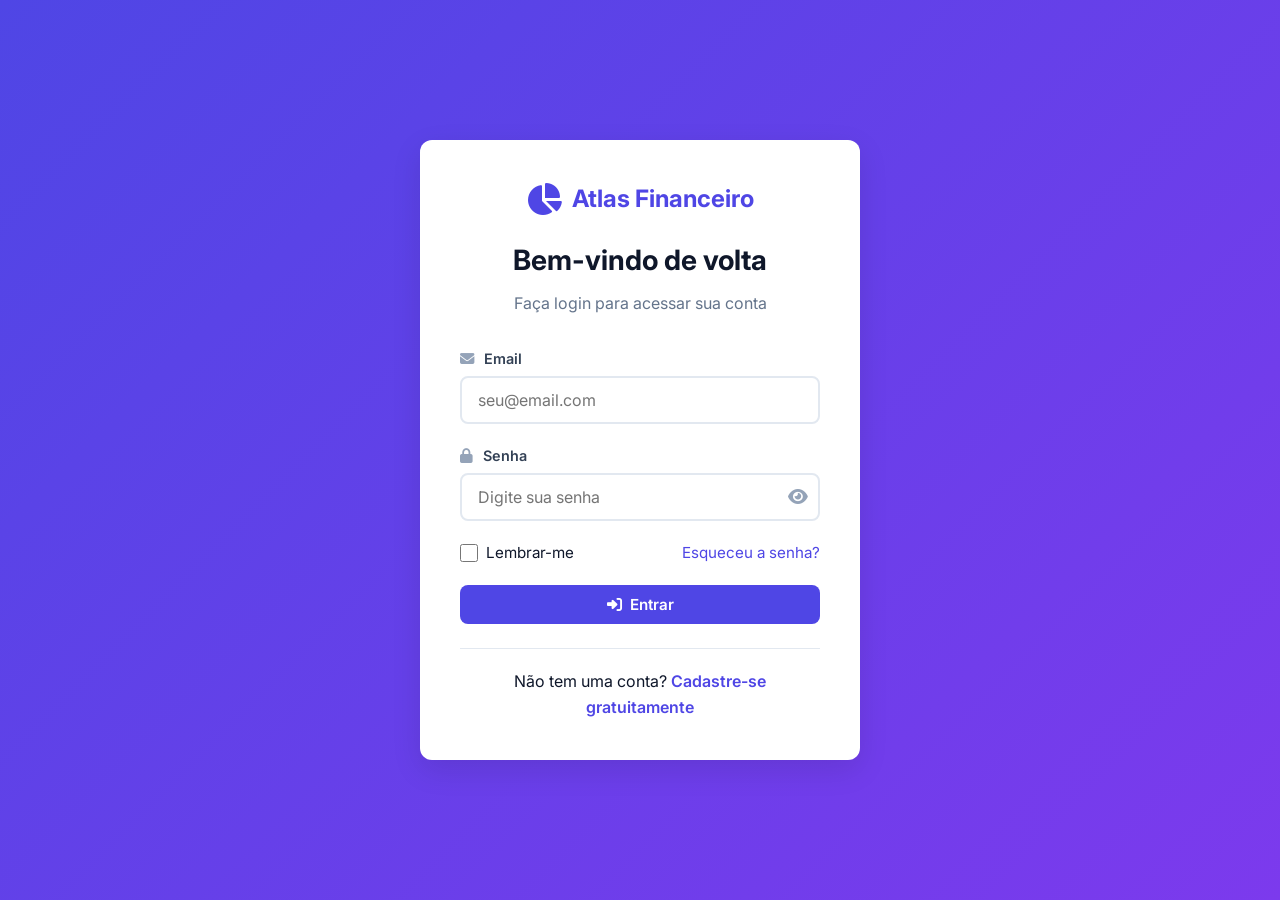
==== frontend/dashboard.html @ 4060f393 "Remove venv, adiciona .gitignore e gera requirements.txt" ====
<!DOCTYPE html>
<html lang="pt-BR">
<head>
    <meta charset="UTF-8">
    <meta name="viewport" content="width=device-width, initial-scale=1.0">
    <title>Dashboard - Atlas Financeiro</title>
    <link rel="stylesheet" href="css/style.css">
    <link href="https://fonts.googleapis.com/css2?family=Inter:wght@300;400;500;600;700;800&display=swap" rel="stylesheet">
    <link rel="stylesheet" href="https://cdnjs.cloudflare.com/ajax/libs/font-awesome/6.4.0/css/all.min.css">
</head>
<body>
    <nav class="navbar">
        <div class="container">
            <div class="nav-brand">
                <i class="fas fa-chart-pie"></i>
                <span>Atlas Financeiro</span>
            </div>
            <div class="nav-links">
                <a href="dashboard.html" class="active">Dashboard</a>
                <a href="lancamentos.html">Lançamentos</a>
                <a href="faturas.html">Faturas</a>
                <a href="energia.html">Energia</a>
                <a href="grupos.html">Grupos</a>
                <a href="contabilidade.html">Contabilidade</a>
                <a href="#" onclick="logout(event)" class="btn btn-danger">Sair</a>
            </div>
            <button class="mobile-menu-btn" onclick="toggleMobileMenu()">
                <i class="fas fa-bars"></i>
            </button>
        </div>
    </nav>

    <div class="container main-content">
        <div class="page-header">
            <div>
                <h1>Dashboard</h1>
                <p class="text-muted">Visão geral da sua saúde financeira</p>
            </div>
            <div class="user-info">
                <span id="userName">Carregando...</span>
                <i class="fas fa-user-circle"></i>
            </div>
        </div>

        <!-- Cards de Resumo -->
        <div class="dashboard-cards">
            <div class="card dashboard-card">
                <div class="card-icon"><i class="fas fa-wallet"></i></div>
                <div class="card-content">
                    <span class="card-label">Saldo Total</span>
                    <span class="card-value" id="saldoTotal">R$ 0,00</span>
                </div>
            </div>
            <div class="card dashboard-card success">
                <div class="card-icon"><i class="fas fa-arrow-up"></i></div>
                <div class="card-content">
                    <span class="card-label">Receitas</span>
                    <span class="card-value" id="totalReceitas">R$ 0,00</span>
                </div>
            </div>
            <div class="card dashboard-card danger">
                <div class="card-icon"><i class="fas fa-arrow-down"></i></div>
                <div class="card-content">
                    <span class="card-label">Despesas</span>
                    <span class="card-value" id="totalDespesas">R$ 0,00</span>
                </div>
            </div>
            <div class="card dashboard-card info">
                <div class="card-icon"><i class="fas fa-file-invoice"></i></div>
                <div class="card-content">
                    <span class="card-label">Faturas Pendentes</span>
                    <span class="card-value" id="faturasPendentes">0</span>
                </div>
            </div>
        </div>

        <!-- Gráficos e Mais -->
        <div class="dashboard-grid">
            <div class="card">
                <div class="card-header">
                    <h3>Últimos Lançamentos</h3>
                    <a href="lancamentos.html" class="btn btn-sm btn-outline">Ver todos</a>
                </div>
                <div class="card-body">
                    <div id="ultimosLancamentos" class="lancamentos-list">
                        <p class="text-muted">Carregando...</p>
                    </div>
                </div>
            </div>

            <div class="card">
                <div class="card-header">
                    <h3>Resumo do Período</h3>
                </div>
                <div class="card-body">
                    <div class="period-summary">
                        <div class="summary-item">
                            <span class="label">Este Mês</span>
                            <div class="summary-values">
                                <span class="value success" id="receitasMes">R$ 0,00</span>
                                <span class="value danger" id="despesasMes">R$ 0,00</span>
                            </div>
                        </div>
                        <div class="summary-item">
                            <span class="label">Últimos 30 Dias</span>
                            <div class="summary-values">
                                <span class="value success" id="receitas30d">R$ 0,00</span>
                                <span class="value danger" id="despesas30d">R$ 0,00</span>
                            </div>
                        </div>
                        <div class="summary-item">
                            <span class="label">Últimos 90 Dias</span>
                            <div class="summary-values">
                                <span class="value success" id="receitas90d">R$ 0,00</span>
                                <span class="value danger" id="despesas90d">R$ 0,00</span>
                            </div>
                        </div>
                    </div>
                </div>
            </div>
        </div>
    </div>

    <script src="js/api.js"></script>
    <script src="js/auth.js"></script>
    <script src="js/dashboard.js"></script>
    <script src="js/utils.js"></script>
</body>
</html>
---- frontend/css/style.css ----
/* Reset e Base */
* {
    margin: 0;
    padding: 0;
    box-sizing: border-box;
}

:root {
    --primary: #4f46e5;
    --primary-dark: #4338ca;
    --primary-light: #818cf8;
    --secondary: #7c3aed;
    --success: #22c55e;
    --danger: #ef4444;
    --warning: #f59e0b;
    --info: #3b82f6;
    --gray-50: #f8fafc;
    --gray-100: #f1f5f9;
    --gray-200: #e2e8f0;
    --gray-300: #cbd5e1;
    --gray-400: #94a3b8;
    --gray-500: #64748b;
    --gray-600: #475569;
    --gray-700: #334155;
    --gray-800: #1e293b;
    --gray-900: #0f172a;
    --shadow: 0 1px 3px rgba(0,0,0,0.1);
    --shadow-lg: 0 10px 30px rgba(0,0,0,0.1);
    --radius: 12px;
    --transition: all 0.3s ease;
}

body {
    font-family: 'Inter', -apple-system, BlinkMacSystemFont, sans-serif;
    background: var(--gray-50);
    color: var(--gray-900);
    line-height: 1.6;
}

.container {
    max-width: 1200px;
    margin: 0 auto;
    padding: 0 20px;
}

/* Navbar */
.navbar {
    background: white;
    box-shadow: var(--shadow);
    position: sticky;
    top: 0;
    z-index: 1000;
    border-bottom: 1px solid var(--gray-200);
}

.navbar .container {
    display: flex;
    justify-content: space-between;
    align-items: center;
    padding: 12px 20px;
}

.nav-brand {
    display: flex;
    align-items: center;
    gap: 10px;
    font-size: 1.25rem;
    font-weight: 700;
    color: var(--primary);
}

.nav-brand i {
    font-size: 1.5rem;
}

.nav-links {
    display: flex;
    align-items: center;
    gap: 8px;
}

.nav-links a {
    text-decoration: none;
    color: var(--gray-700);
    padding: 8px 16px;
    border-radius: 8px;
    font-weight: 500;
    transition: var(--transition);
    font-size: 0.9rem;
}

.nav-links a:hover {
    background: var(--gray-100);
    color: var(--primary);
}

.nav-links a.active {
    background: var(--primary);
    color: white;
}

.mobile-menu-btn {
    display: none;
    background: none;
    border: none;
    font-size: 1.5rem;
    color: var(--gray-700);
    cursor: pointer;
}

/* Buttons */
.btn {
    display: inline-flex;
    align-items: center;
    gap: 8px;
    padding: 10px 20px;
    border: none;
    border-radius: 8px;
    font-weight: 600;
    font-size: 0.95rem;
    cursor: pointer;
    transition: var(--transition);
    text-decoration: none;
    font-family: inherit;
}

.btn-primary {
    background: var(--primary);
    color: white;
}

.btn-primary:hover {
    background: var(--primary-dark);
    transform: translateY(-2px);
    box-shadow: var(--shadow-lg);
}

.btn-outline {
    background: transparent;
    color: var(--primary);
    border: 2px solid var(--primary);
}

.btn-outline:hover {
    background: var(--primary);
    color: white;
}

.btn-success {
    background: var(--success);
    color: white;
}

.btn-success:hover {
    background: #16a34a;
}

.btn-danger {
    background: var(--danger);
    color: white;
}

.btn-danger:hover {
    background: #dc2626;
}

.btn-block {
    width: 100%;
    justify-content: center;
}

.btn-lg {
    padding: 14px 32px;
    font-size: 1.05rem;
}

.btn-sm {
    padding: 6px 14px;
    font-size: 0.85rem;
}

/* Hero Section */
.hero {
    padding: 80px 0;
    background: linear-gradient(135deg, var(--primary) 0%, var(--secondary) 100%);
    color: white;
    min-height: 500px;
    display: flex;
    align-items: center;
}

.hero .container {
    display: grid;
    grid-template-columns: 1fr 1fr;
    gap: 60px;
    align-items: center;
}

.hero-content h1 {
    font-size: 3rem;
    font-weight: 800;
    margin-bottom: 20px;
    line-height: 1.2;
}

.hero-content h1 span {
    color: #fcd34d;
}

.hero-content p {
    font-size: 1.2rem;
    opacity: 0.9;
    margin-bottom: 30px;
    line-height: 1.8;
}

.hero-buttons {
    display: flex;
    gap: 16px;
    flex-wrap: wrap;
}

.hero-buttons .btn-outline {
    border-color: white;
    color: white;
}

.hero-buttons .btn-outline:hover {
    background: white;
    color: var(--primary);
}

.hero-image img {
    width: 100%;
    max-width: 400px;
    border-radius: var(--radius);
}

/* Features */
.features {
    padding: 80px 0;
    background: white;
}

.section-title {
    text-align: center;
    font-size: 2.5rem;
    font-weight: 700;
    margin-bottom: 50px;
}

.section-title span {
    color: var(--primary);
}

.features-grid {
    display: grid;
    grid-template-columns: repeat(auto-fit, minmax(280px, 1fr));
    gap: 30px;
}

.feature-card {
    background: var(--gray-50);
    padding: 30px;
    border-radius: var(--radius);
    text-align: center;
    transition: var(--transition);
    border: 1px solid var(--gray-200);
}

.feature-card:hover {
    transform: translateY(-5px);
    box-shadow: var(--shadow-lg);
    border-color: var(--primary-light);
}

.feature-icon {
    width: 70px;
    height: 70px;
    background: var(--primary);
    color: white;
    border-radius: 50%;
    display: flex;
    align-items: center;
    justify-content: center;
    margin: 0 auto 20px;
    font-size: 2rem;
}

.feature-card h3 {
    margin-bottom: 12px;
    color: var(--gray-800);
}

.feature-card p {
    color: var(--gray-600);
    line-height: 1.7;
}

/* CTA Section */
.cta {
    padding: 80px 0;
    background: linear-gradient(135deg, var(--gray-900) 0%, var(--gray-800) 100%);
    color: white;
    text-align: center;
}

.cta-content h2 {
    font-size: 2.5rem;
    margin-bottom: 16px;
}

.cta-content p {
    font-size: 1.2rem;
    opacity: 0.8;
    margin-bottom: 30px;
    max-width: 600px;
    margin-left: auto;
    margin-right: auto;
}

/* Auth Pages */
.auth-page {
    display: flex;
    align-items: center;
    justify-content: center;
    min-height: 100vh;
    background: linear-gradient(135deg, var(--primary) 0%, var(--secondary) 100%);
    padding: 20px;
}

.auth-container {
    width: 100%;
    max-width: 440px;
}

.auth-box {
    background: white;
    border-radius: var(--radius);
    padding: 40px;
    box-shadow: var(--shadow-lg);
}

.auth-header {
    text-align: center;
    margin-bottom: 30px;
}

.auth-logo {
    display: inline-flex;
    align-items: center;
    gap: 10px;
    font-size: 1.5rem;
    font-weight: 700;
    color: var(--primary);
    margin-bottom: 20px;
}

.auth-logo i {
    font-size: 2rem;
}

.auth-header h2 {
    font-size: 1.75rem;
    margin-bottom: 8px;
}

.auth-header p {
    color: var(--gray-500);
}

/* Forms */
.form-group {
    margin-bottom: 20px;
}

.form-group label {
    display: block;
    font-weight: 600;
    margin-bottom: 6px;
    color: var(--gray-700);
    font-size: 0.9rem;
}

.form-group label i {
    margin-right: 6px;
    color: var(--gray-400);
}

.form-group input,
.form-group select,
.form-group textarea {
    width: 100%;
    padding: 12px 16px;
    border: 2px solid var(--gray-200);
    border-radius: 8px;
    font-size: 1rem;
    transition: var(--transition);
    font-family: inherit;
    background: white;
}

.form-group input:focus,
.form-group select:focus,
.form-group textarea:focus {
    outline: none;
    border-color: var(--primary);
    box-shadow: 0 0 0 3px rgba(79, 70, 229, 0.1);
}

.form-group textarea {
    resize: vertical;
    min-height: 60px;
}

.password-input {
    position: relative;
}

.password-input input {
    padding-right: 50px;
}

.toggle-password {
    position: absolute;
    right: 12px;
    top: 50%;
    transform: translateY(-50%);
    background: none;
    border: none;
    cursor: pointer;
    color: var(--gray-400);
    font-size: 1.1rem;
}

.toggle-password:hover {
    color: var(--gray-600);
}

.form-row {
    display: grid;
    grid-template-columns: 1fr 1fr;
    gap: 16px;
}

.form-options {
    display: flex;
    justify-content: space-between;
    align-items: center;
    margin-bottom: 20px;
    font-size: 0.95rem;
}

.checkbox-label {
    display: flex;
    align-items: center;
    gap: 8px;
    cursor: pointer;
}

.checkbox-label input[type="checkbox"] {
    width: 18px;
    height: 18px;
    cursor: pointer;
}

.forgot-password {
    color: var(--primary);
    text-decoration: none;
}

.forgot-password:hover {
    text-decoration: underline;
}

.auth-footer {
    text-align: center;
    margin-top: 24px;
    padding-top: 20px;
    border-top: 1px solid var(--gray-200);
}

.auth-footer a {
    color: var(--primary);
    text-decoration: none;
    font-weight: 600;
}

.auth-footer a:hover {
    text-decoration: underline;
}

/* Error & Success Messages */
.error-message {
    background: #fef2f2;
    color: var(--danger);
    padding: 12px 16px;
    border-radius: 8px;
    border: 1px solid #fecaca;
    margin-bottom: 16px;
}

.success-message {
    background: #f0fdf4;
    color: var(--success);
    padding: 12px 16px;
    border-radius: 8px;
    border: 1px solid #bbf7d0;
    margin-bottom: 16px;
}

/* Dashboard */
.main-content {
    padding: 30px 20px 60px;
}

.page-header {
    display: flex;
    justify-content: space-between;
    align-items: flex-start;
    margin-bottom: 30px;
}

.page-header h1 {
    font-size: 2rem;
    font-weight: 700;
}

.page-header h1 i {
    color: var(--primary);
    margin-right: 10px;
}

.text-muted {
    color: var(--gray-500);
}

.user-info {
    display: flex;
    align-items: center;
    gap: 12px;
    background: white;
    padding: 8px 16px 8px 20px;
    border-radius: 50px;
    border: 1px solid var(--gray-200);
}

.user-info i {
    font-size: 1.5rem;
    color: var(--primary);
}

/* Dashboard Cards */
.dashboard-cards {
    display: grid;
    grid-template-columns: repeat(auto-fit, minmax(220px, 1fr));
    gap: 20px;
    margin-bottom: 30px;
}

.dashboard-card {
    display: flex;
    align-items: center;
    gap: 20px;
    padding: 24px;
}

.dashboard-card .card-icon {
    width: 50px;
    height: 50px;
    border-radius: 12px;
    display: flex;
    align-items: center;
    justify-content: center;
    font-size: 1.5rem;
    flex-shrink: 0;
}

.dashboard-card .card-icon i {
    color: white;
}

.dashboard-card.success .card-icon {
    background: var(--success);
}

.dashboard-card.danger .card-icon {
    background: var(--danger);
}

.dashboard-card.info .card-icon {
    background: var(--info);
}

.dashboard-card .card-content {
    flex: 1;
}

.dashboard-card .card-label {
    display: block;
    font-size: 0.85rem;
    color: var(--gray-500);
    font-weight: 500;
}

.dashboard-card .card-value {
    font-size: 1.5rem;
    font-weight: 700;
}

/* Dashboard Grid */
.dashboard-grid {
    display: grid;
    grid-template-columns: 2fr 1fr;
    gap: 24px;
}

/* Cards */
.card {
    background: white;
    border-radius: var(--radius);
    border: 1px solid var(--gray-200);
    overflow: hidden;
}

.card-header {
    padding: 20px 24px;
    border-bottom: 1px solid var(--gray-200);
    display: flex;
    justify-content: space-between;
    align-items: center;
}

.card-header h3 {
    font-size: 1.1rem;
    font-weight: 600;
}

.card-body {
    padding: 24px;
}

.dashboard-card .card-icon {
    background: var(--primary);
}

/* Tables */
.table-responsive {
    overflow-x: auto;
}

.table {
    width: 100%;
    border-collapse: collapse;
}

.table th {
    text-align: left;
    padding: 12px 16px;
    background: var(--gray-50);
    font-weight: 600;
    font-size: 0.85rem;
    color: var(--gray-600);
    border-bottom: 2px solid var(--gray-200);
}

.table td {
    padding: 12px 16px;
    border-bottom: 1px solid var(--gray-100);
}

.table tr:hover {
    background: var(--gray-50);
}

.table .text-center {
    text-align: center;
}

/* Lancamentos List */
.lancamentos-list {
    display: flex;
    flex-direction: column;
    gap: 12px;
}

.lancamento-item {
    display: flex;
    justify-content: space-between;
    align-items: center;
    padding: 12px 16px;
    background: var(--gray-50);
    border-radius: 8px;
    border-left: 4px solid var(--primary);
}

.lancamento-item.success {
    border-left-color: var(--success);
}

.lancamento-item.danger {
    border-left-color: var(--danger);
}

.lancamento-info {
    display: flex;
    flex-direction: column;
}

.lancamento-info .descricao {
    font-weight: 600;
}

.lancamento-info .categoria {
    font-size: 0.85rem;
    color: var(--gray-500);
}

.lancamento-valor {
    font-weight: 700;
}

.lancamento-valor.receita {
    color: var(--success);
}

.lancamento-valor.despesa {
    color: var(--danger);
}

/* Filters Bar */
.filters-bar {
    display: flex;
    justify-content: space-between;
    align-items: center;
    gap: 16px;
    padding: 16px;
    background: white;
    border-radius: var(--radius);
    border: 1px solid var(--gray-200);
    margin-bottom: 24px;
    flex-wrap: wrap;
}

.filters-group {
    display: flex;
    gap: 12px;
    flex-wrap: wrap;
    flex: 1;
}

.filters-group select,
.filters-group input {
    padding: 8px 14px;
    border: 2px solid var(--gray-200);
    border-radius: 8px;
    font-size: 0.9rem;
    background: white;
    min-width: 140px;
}

.filters-group select:focus,
.filters-group input:focus {
    outline: none;
    border-color: var(--primary);
}

/* Modals */
.modal {
    display: none;
    position: fixed;
    top: 0;
    left: 0;
    width: 100%;
    height: 100%;
    background: rgba(0,0,0,0.5);
    z-index: 2000;
    justify-content: center;
    align-items: center;
    animation: fadeIn 0.3s ease;
}

.modal.active {
    display: flex;
}

.modal-content {
    background: white;
    border-radius: var(--radius);
    max-width: 500px;
    width: 95%;
    max-height: 90vh;
    overflow-y: auto;
    animation: slideUp 0.3s ease;
}

.modal-header {
    padding: 20px 24px;
    border-bottom: 1px solid var(--gray-200);
    display: flex;
    justify-content: space-between;
    align-items: center;
    position: sticky;
    top: 0;
    background: white;
    z-index: 1;
}

.modal-header h3 {
    font-size: 1.2rem;
}

.modal-close {
    background: none;
    border: none;
    font-size: 1.5rem;
    cursor: pointer;
    color: var(--gray-400);
    padding: 4px 8px;
    border-radius: 4px;
    transition: var(--transition);
}

.modal-close:hover {
    background: var(--gray-100);
    color: var(--gray-700);
}

.modal-content form {
    padding: 24px;
}

.form-actions {
    display: flex;
    gap: 12px;
    justify-content: flex-end;
    margin-top: 24px;
    padding-top: 16px;
    border-top: 1px solid var(--gray-200);
}

/* Animations */
@keyframes fadeIn {
    from { opacity: 0; }
    to { opacity: 1; }
}

@keyframes slideUp {
    from {
        opacity: 0;
        transform: translateY(30px);
    }
    to {
        opacity: 1;
        transform: translateY(0);
    }
}

/* Pagination */
.pagination {
    display: flex;
    justify-content: center;
    gap: 8px;
    padding: 20px 0 0;
}

.pagination button {
    padding: 8px 16px;
    border: 1px solid var(--gray-200);
    border-radius: 6px;
    background: white;
    cursor: pointer;
    transition: var(--transition);
}

.pagination button:hover {
    background: var(--gray-50);
}

.pagination button.active {
    background: var(--primary);
    color: white;
    border-color: var(--primary);
}

/* Period Summary */
.period-summary {
    display: flex;
    flex-direction: column;
    gap: 16px;
}

.summary-item {
    padding: 12px 16px;
    background: var(--gray-50);
    border-radius: 8px;
}

.summary-item .label {
    display: block;
    font-size: 0.85rem;
    color: var(--gray-500);
    font-weight: 500;
    margin-bottom: 6px;
}

.summary-values {
    display: flex;
    gap: 24px;
}

.summary-values .value {
    font-weight: 700;
}

.summary-values .value.success {
    color: var(--success);
}

.summary-values .value.danger {
    color: var(--danger);
}

/* Balanço */
.balanco-cards {
    display: grid;
    grid-template-columns: repeat(3, 1fr);
    gap: 16px;
}

.balanco-item {
    padding: 16px 20px;
    background: var(--gray-50);
    border-radius: 8px;
    text-align: center;
}

.balanco-item .label {
    display: block;
    font-size: 0.85rem;
    color: var(--gray-500);
    font-weight: 500;
}

.balanco-item .value {
    font-size: 1.3rem;
    font-weight: 700;
}

.balanco-item.success .value {
    color: var(--success);
}

.balanco-item.danger .value {
    color: var(--danger);
}

.balanco-item.primary .value {
    color: var(--primary);
}

/* Footer */
footer {
    background: var(--gray-900);
    color: white;
    padding: 40px 0 20px;
}

.footer-content {
    display: flex;
    justify-content: space-between;
    align-items: center;
    flex-wrap: wrap;
    gap: 20px;
    margin-bottom: 20px;
}

.footer-brand {
    display: flex;
    align-items: center;
    gap: 10px;
    font-size: 1.25rem;
    font-weight: 700;
}

.footer-links {
    display: flex;
    gap: 20px;
}

.footer-links a {
    color: var(--gray-400);
    text-decoration: none;
    transition: var(--transition);
}

.footer-links a:hover {
    color: white;
}

.footer-social {
    display: flex;
    gap: 16px;
}

.footer-social a {
    color: var(--gray-400);
    font-size: 1.3rem;
    transition: var(--transition);
}

.footer-social a:hover {
    color: white;
}

.footer-bottom {
    border-top: 1px solid var(--gray-700);
    padding-top: 20px;
    text-align: center;
    color: var(--gray-500);
    font-size: 0.9rem;
}

/* Grupos Grid */
.grupos-grid {
    display: grid;
    grid-template-columns: repeat(auto-fill, minmax(300px, 1fr));
    gap: 20px;
}

.grupo-card {
    background: white;
    border: 1px solid var(--gray-200);
    border-radius: var(--radius);
    padding: 20px;
    transition: var(--transition);
}

.grupo-card:hover {
    box-shadow: var(--shadow-lg);
    transform: translateY(-3px);
}

.grupo-card h3 {
    margin-bottom: 8px;
}

.grupo-card .descricao {
    color: var(--gray-500);
    font-size: 0.9rem;
    margin-bottom: 12px;
}

.grupo-card .meta {
    font-size: 0.85rem;
    color: var(--gray-400);
}

/* Contratos Grid */
.contratos-grid {
    display: grid;
    grid-template-columns: repeat(auto-fill, minmax(250px, 1fr));
    gap: 16px;
}

.contrato-item {
    background: var(--gray-50);
    border-radius: 8px;
    padding: 16px;
    border: 1px solid var(--gray-200);
}

.contrato-item .concessionaria {
    font-weight: 600;
}

.contrato-item .unidade {
    font-size: 0.85rem;
    color: var(--gray-500);
}

/* Badges / Status */
.status-badge {
    display: inline-block;
    padding: 4px 12px;
    border-radius: 50px;
    font-size: 0.75rem;
    font-weight: 600;
}

.status-badge.pendente {
    background: #fef3c7;
    color: #d97706;
}

.status-badge.pago {
    background: #d1fae5;
    color: #065f46;
}

.status-badge.vencido {
    background: #fee2e2;
    color: #991b1b;
}

.status-badge.cancelado {
    background: var(--gray-200);
    color: var(--gray-600);
}

/* Action Buttons */
.action-buttons {
    display: flex;
    gap: 6px;
}

.action-btn {
    padding: 4px 10px;
    border: none;
    border-radius: 6px;
    font-size: 0.8rem;
    cursor: pointer;
    transition: var(--transition);
}

.action-btn.edit {
    background: var(--info);
    color: white;
}

.action-btn.edit:hover {
    background: #2563eb;
}

.action-btn.delete {
    background: var(--danger);
    color: white;
}

.action-btn.delete:hover {
    background: #dc2626;
}

/* Responsive */
@media (max-width: 992px) {
    .hero .container {
        grid-template-columns: 1fr;
        text-align: center;
    }
    
    .hero-buttons {
        justify-content: center;
    }
    
    .hero-image {
        display: none;
    }
    
    .dashboard-grid {
        grid-template-columns: 1fr;
    }
}

@media (max-width: 768px) {
    .mobile-menu-btn {
        display: block;
    }
    
    .nav-links {
        display: none;
        flex-direction: column;
        width: 100%;
        padding: 16px 0;
        gap: 4px;
    }
    
    .nav-links.active {
        display: flex;
    }
    
    .nav-links a {
        width: 100%;
        padding: 12px 16px;
    }
    
    .nav-links .btn {
        width: 100%;
        justify-content: center;
    }
    
    .navbar .container {
        flex-wrap: wrap;
    }
    
    .page-header {
        flex-direction: column;
        gap: 16px;
    }
    
    .dashboard-cards {
        grid-template-columns: 1fr 1fr;
    }
    
    .form-row {
        grid-template-columns: 1fr;
    }
    
    .filters-bar {
        flex-direction: column;
        align-items: stretch;
    }
    
    .filters-group {
        flex-direction: column;
    }
    
    .filters-group select,
    .filters-group input {
        width: 100%;
        min-width: unset;
    }
    
    .balanco-cards {
        grid-template-columns: 1fr;
    }
    
    .auth-box {
        padding: 24px;
    }
    
    .footer-content {
        flex-direction: column;
        align-items: center;
        text-align: center;
    }
    
    .hero-content h1 {
        font-size: 2.2rem;
    }
}

@media (max-width: 480px) {
    .dashboard-cards {
        grid-template-columns: 1fr;
    }
    
    .features-grid {
        grid-template-columns: 1fr;
    }
    
    .modal-content {
        max-width: 100%;
        margin: 10px;
    }
}
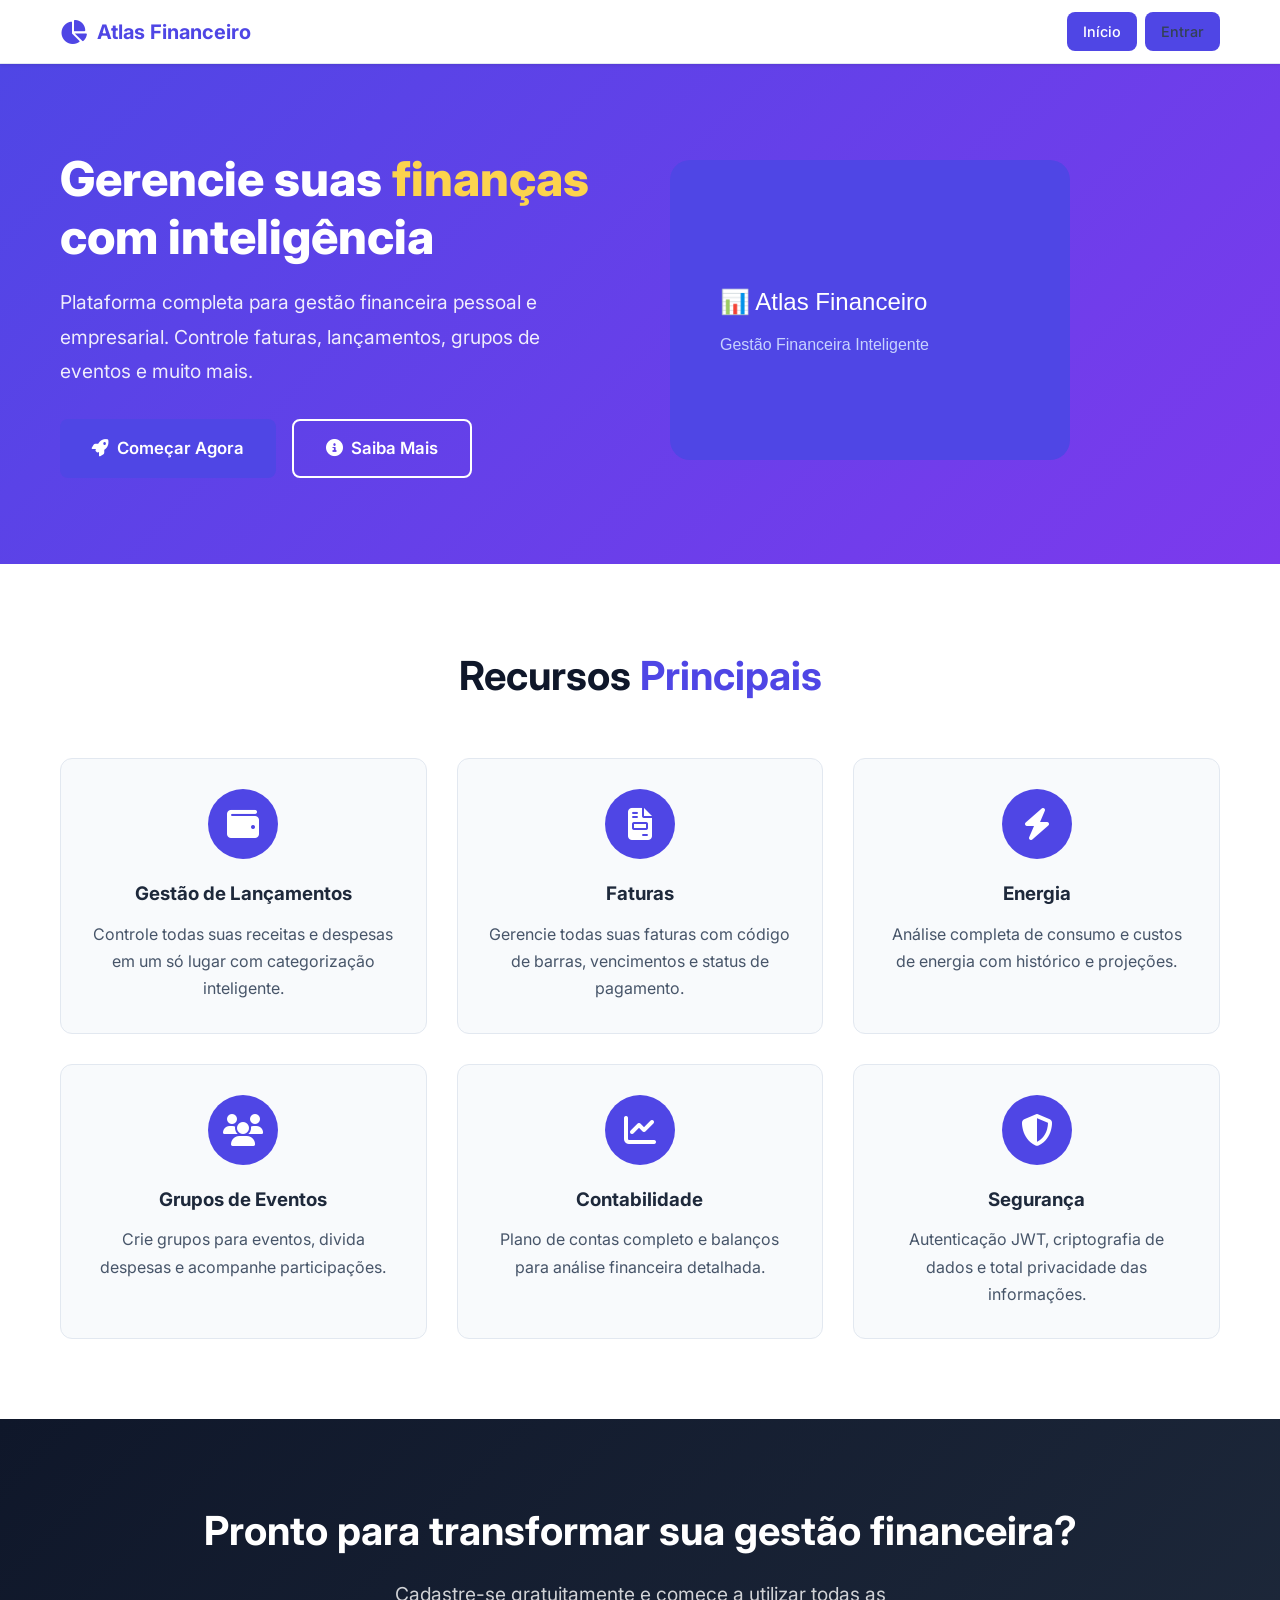
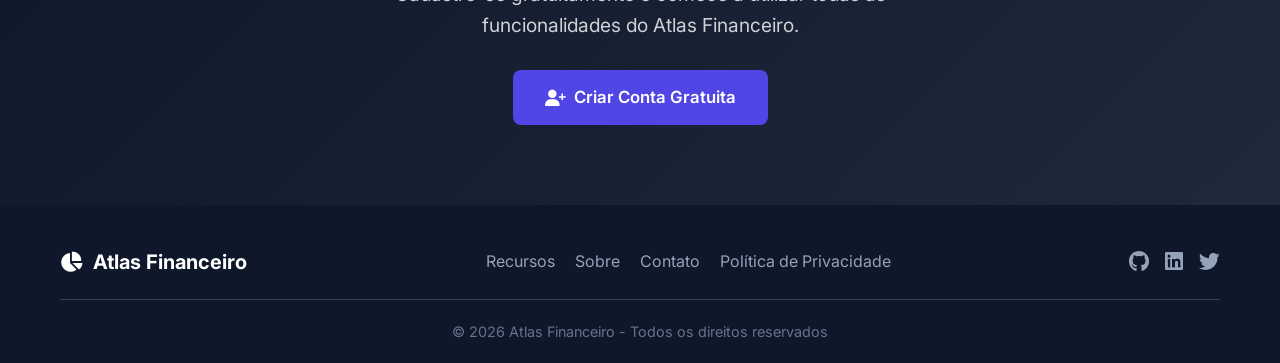
==== commit 5102737d: "Adapta frontend para user dashboard.html" ====
--- a/frontend/dashboard.html
+++ b/frontend/dashboard.html
@@ -4,126 +4,421 @@
     <meta charset="UTF-8">
     <meta name="viewport" content="width=device-width, initial-scale=1.0">
     <title>Dashboard - Atlas Financeiro</title>
-    <link rel="stylesheet" href="css/style.css">
-    <link href="https://fonts.googleapis.com/css2?family=Inter:wght@300;400;500;600;700;800&display=swap" rel="stylesheet">
-    <link rel="stylesheet" href="https://cdnjs.cloudflare.com/ajax/libs/font-awesome/6.4.0/css/all.min.css">
+    <link href="https://fonts.googleapis.com/css2?family=Inter:wght@400;500;600;700;800&display=swap" rel="stylesheet">
+    <link rel="stylesheet" href="style.css">
+    <style>
+        .dashboard-actions {
+            display: flex;
+            flex-wrap: wrap;
+            gap: 12px;
+            margin-bottom: 24px;
+        }
+        .dashboard-actions .btn-acao {
+            padding: 12px 24px;
+            border: none;
+            border-radius: 12px;
+            font-weight: 700;
+            font-size: 15px;
+            cursor: pointer;
+            transition: all 0.3s;
+            display: flex;
+            align-items: center;
+            gap: 8px;
+        }
+        .dashboard-actions .btn-acao:hover {
+            transform: scale(1.03);
+        }
+        .btn-entrada { background: #27ae60; color: white; }
+        .btn-entrada:hover { background: #1e8449; }
+        .btn-saida { background: #e74c3c; color: white; }
+        .btn-saida:hover { background: #c0392b; }
+        .btn-relatorios { background: #3498db; color: white; }
+        .btn-relatorios:hover { background: #2980b9; }
+        .btn-atualizar { background: #f0f2f5; color: #333; border: 1px solid #ddd; }
+        .btn-atualizar:hover { background: #e0e0e0; }
+        
+        .erro-conexao {
+            background: #fee2e2;
+            border: 1px solid #f87171;
+            color: #991b1b;
+            padding: 16px 20px;
+            border-radius: 12px;
+            text-align: center;
+            margin-bottom: 20px;
+            font-weight: 500;
+        }
+        .erro-conexao button {
+            background: #991b1b;
+            color: white;
+            border: none;
+            padding: 6px 16px;
+            border-radius: 6px;
+            cursor: pointer;
+            margin-left: 12px;
+            font-weight: 600;
+        }
+        .erro-conexao button:hover {
+            background: #7f1d1d;
+        }
+
+        @media (max-width: 768px) {
+            .dashboard-actions .btn-acao {
+                flex: 1;
+                justify-content: center;
+                padding: 10px 16px;
+                font-size: 13px;
+            }
+        }
+    </style>
 </head>
 <body>
-    <nav class="navbar">
-        <div class="container">
-            <div class="nav-brand">
-                <i class="fas fa-chart-pie"></i>
-                <span>Atlas Financeiro</span>
+
+<!-- ============================================
+     NAVBAR
+     ============================================ -->
+<div class="navbar">
+    <div class="nav-container">
+        <div class="nav-logo">
+            <a href="dashboard.html" style="text-decoration:none; display:flex; align-items:center; gap:10px; color:white;">
+                <span style="font-size:28px;">🏛️</span>
+                <span style="font-size:22px; font-weight:800; background:linear-gradient(135deg, #f7971e, #ffd200); -webkit-background-clip:text; -webkit-text-fill-color:transparent;">Atlas Financeiro</span>
+            </a>
+        </div>
+        <div class="nav-links">
+            <a href="dashboard.html" class="active">Dashboard</a>
+            <a href="pages/entradas.html">💰 Entradas</a>
+            <a href="pages/saidas.html">📤 Saídas</a>
+            <a href="pages/relatorios.html">📊 Relatórios</a>
+            <a href="pages/aprender.html">📚 Aprender</a>
+            <a href="pages/sonhos.html">🎯 Sonhos</a>
+            <a href="pages/grupos.html">👥 Grupos</a>
+            <a href="pages/investimentos.html">📈 Investimentos</a>
+        </div>
+        <div class="nav-user">
+            <span class="user-badge" id="userName">👤 Carregando...</span>
+            <button class="logout" onclick="logout()">🚪 Sair</button>
+        </div>
+    </div>
+</div>
+
+<!-- ============================================
+     DASHBOARD
+     ============================================ -->
+<main class="dashboard">
+
+    <!-- BOTÕES DE AÇÃO -->
+    <div class="dashboard-actions">
+        <button class="btn-acao btn-entrada" onclick="window.location.href='pages/entradas.html'">
+            💰 Lançar Entrada
+        </button>
+        <button class="btn-acao btn-saida" onclick="window.location.href='pages/saidas.html'">
+            📤 Lançar Saída
+        </button>
+        <button class="btn-acao btn-relatorios" onclick="window.location.href='pages/relatorios.html'">
+            📊 Relatórios
+        </button>
+        <button class="btn-acao btn-atualizar" onclick="carregarDados()">
+            🔄 Atualizar
+        </button>
+    </div>
+
+    <!-- CARDS -->
+    <section class="cards-grid">
+        <div class="card entrada">
+            <div class="card-label">💰 Total Entradas</div>
+            <div class="card-value positive" id="totalEntradas">R$ 0,00</div>
+            <div class="card-sub">Últimos 30 dias</div>
+        </div>
+        <div class="card saida">
+            <div class="card-label">📤 Total Saídas</div>
+            <div class="card-value negative" id="totalSaidas">R$ 0,00</div>
+            <div class="card-sub">Últimos 30 dias</div>
+        </div>
+        <div class="card saldo">
+            <div class="card-label">💎 Saldo Atual</div>
+            <div class="card-value" id="saldoAtual">R$ 0,00</div>
+            <div class="card-sub">Entradas - Saídas</div>
+        </div>
+        <div class="card total">
+            <div class="card-label">📊 Total Lançamentos</div>
+            <div class="card-value" id="totalLancamentos">0</div>
+            <div class="card-sub">Movimentações</div>
+        </div>
+    </section>
+
+    <!-- RESUMO DO MÊS -->
+    <section class="resumo-mes" id="resumoMes">
+        <div class="resumo-item">
+            <div class="label">📅 Mês/Ano</div>
+            <div class="valor" id="mesAno" style="font-size:20px;">--/----</div>
+        </div>
+        <div class="resumo-divider"></div>
+        <div class="resumo-item">
+            <div class="label">📌 Resultado</div>
+            <div class="valor lucro" id="resultadoMes">R$ 0,00</div>
+        </div>
+        <div class="resumo-divider"></div>
+        <div class="resumo-item">
+            <div class="label">📈 Margem</div>
+            <div class="valor" id="margemMes">0%</div>
+        </div>
+    </section>
+
+    <!-- TABELAS SEPARADAS -->
+    <div class="tabelas-container">
+        <div class="tabela-box">
+            <h3>💰 Entradas <span class="badge verde" id="badgeEntradas">0</span></h3>
+            <div id="tabelaEntradas"><div class="vazio">Nenhuma entrada registrada</div></div>
+        </div>
+        <div class="tabela-box">
+            <h3>📤 Saídas <span class="badge vermelho" id="badgeSaidas">0</span></h3>
+            <div id="tabelaSaidas"><div class="vazio">Nenhuma saída registrada</div></div>
+        </div>
+    </div>
+</main>
+
+<!-- ============================================
+     SCRIPT
+     ============================================ -->
+<script>
+// ============================================
+// ✅ URL DINÂMICA — funciona LOCAL e no RENDER automaticamente
+// ============================================
+const API_URL = window.location.hostname === 'localhost' || window.location.hostname === '127.0.0.1'
+    ? 'http://localhost:8000/api/v1'
+    : '/api/v1';
+
+// ============================================
+// ✅ VERIFICAÇÃO DE AUTENTICAÇÃO MELHORADA
+// ============================================
+function getToken() {
+    const token = localStorage.getItem('token');
+    if (!token || token === null || token === 'undefined' || token.length < 10) {
+        console.warn('⚠️ Token inválido ou ausente.');
+        return null;
+    }
+    return token;
+}
+
+// ============================================
+// ✅ PEGA DADOS DO USUÁRIO com FALLBACK
+// ============================================
+function getUsuarioNome() {
+    const nome = localStorage.getItem('usuario_nome');
+    if (nome && nome !== 'undefined' && nome !== 'null') {
+        return nome;
+    }
+    // Tenta extrair do token JWT se não tiver salvo
+    try {
+        const token = getToken();
+        if (token) {
+            const payload = JSON.parse(atob(token.split('.')[1]));
+            return payload.nome || payload.username || payload.sub || 'Usuário';
+        }
+    } catch(e) {
+        console.log('Não foi possível ler dados do token');
+    }
+    return 'Usuário';
+}
+
+// ============================================
+// ✅ INICIALIZA NOME DO USUÁRIO
+// ============================================
+const usuarioNome = getUsuarioNome();
+document.getElementById('userName').textContent = `👤 ${usuarioNome}`;
+console.log(`✅ Usuário: ${usuarioNome}`);
+
+// ============================================
+// ✅ FUNÇÃO DE LOGOUT LIMPA TUDO
+// ============================================
+function logout() {
+    localStorage.removeItem('token');
+    localStorage.removeItem('usuario_nome');
+    localStorage.removeItem('usuario_id');
+    localStorage.clear();
+    window.location.href = 'index.html';
+}
+
+// ============================================
+// ✅ HEADERS PARA TODAS AS REQUISIÇÕES
+// ============================================
+function getHeaders() {
+    const token = getToken();
+    if (!token) {
+        alert('⚠️ Sessão expirada! Faça login novamente.');
+        logout();
+        return {};
+    }
+    return {
+        'Authorization': `Bearer ${token}`,
+        'Content-Type': 'application/json',
+        'Accept': 'application/json'
+    };
+}
+
+// ============================================
+// ✅ CARREGAR DADOS — com URL correta e tratamento de erros
+// ============================================
+async function carregarDados() {
+    const token = getToken();
+    if (!token) return;
+
+    try {
+        console.log('📊 Carregando dados do dashboard...');
+        console.log('🌐 API_URL:', API_URL);
+        
+        // ✅ ROTA CORRETA — confirme com seu backend!
+        const response = await fetch(`${API_URL}/lancamentos/`, { 
+            headers: getHeaders() 
+        });
+
+        // Token expirado ou inválido
+        if (response.status === 401 || response.status === 403) {
+            console.warn('⚠️ Token inválido/expirado. Faça login novamente.');
+            alert('⚠️ Sua sessão expirou! Faça login novamente.');
+            logout();
+            return;
+        }
+
+        if (!response.ok) {
+            throw new Error(`Erro ${response.status}: ${response.statusText}`);
+        }
+
+        const lancamentos = await response.json();
+        console.log(`✅ ${lancamentos.length} lançamentos carregados`);
+
+        // Filtra por tipo (aceita nomes diferentes)
+        const entradas = lancamentos.filter(l => 
+            l.tipo === 'receita' || l.tipo === 'ENTRADA' || l.tipo === 'entrada'
+        );
+        const saidas = lancamentos.filter(l => 
+            l.tipo === 'despesa' || l.tipo === 'SAIDA' || l.tipo === 'saida' || l.tipo === 'despesa'
+        );
+
+        // Calcula totais
+        const totalEntradas = entradas.reduce((sum, l) => sum + (parseFloat(l.valor) || 0), 0);
+        const totalSaidas = saidas.reduce((sum, l) => sum + (parseFloat(l.valor) || 0), 0);
+        const saldo = totalEntradas - totalSaidas;
+
+        // Atualiza cards
+        document.getElementById('totalEntradas').textContent = `R$ ${totalEntradas.toFixed(2)}`;
+        document.getElementById('totalSaidas').textContent = `R$ ${totalSaidas.toFixed(2)}`;
+        
+        const saldoEl = document.getElementById('saldoAtual');
+        saldoEl.textContent = `R$ ${saldo.toFixed(2)}`;
+        saldoEl.className = 'card-value ' + (saldo >= 0 ? 'positive' : 'negative');
+        
+        document.getElementById('totalLancamentos').textContent = lancamentos.length;
+
+        // Resumo do mês
+        const hoje = new Date();
+        document.getElementById('mesAno').textContent = `${String(hoje.getMonth()+1).padStart(2,'0')}/${hoje.getFullYear()}`;
+        
+        const resultado = totalEntradas - totalSaidas;
+        const resultadoEl = document.getElementById('resultadoMes');
+        resultadoEl.textContent = `R$ ${resultado.toFixed(2)}`;
+        resultadoEl.className = 'valor ' + (resultado >= 0 ? 'lucro' : 'prejuizo');
+
+        const margem = totalEntradas > 0 ? ((totalEntradas - totalSaidas) / totalEntradas * 100) : 0;
+        document.getElementById('margemMes').textContent = `${margem.toFixed(1)}%`;
+
+        // Badges
+        document.getElementById('badgeEntradas').textContent = entradas.length;
+        document.getElementById('badgeSaidas').textContent = saidas.length;
+
+        // Renderiza tabelas
+        renderizarTabela('tabelaEntradas', entradas, 'entrada');
+        renderizarTabela('tabelaSaidas', saidas, 'saida');
+
+    } catch (error) {
+        console.error('❌ Erro ao carregar dados:', error);
+        
+        const erroHtml = `
+            <div class="erro-conexao">
+                ⚠️ Erro ao carregar dados: ${error.message}<br>
+                <small>Verifique se o backend está rodando e a rota /lancamentos/ está correta.</small>
+                <br><button onclick="carregarDados()">🔁 Tentar novamente</button>
             </div>
-            <div class="nav-links">
-                <a href="dashboard.html" class="active">Dashboard</a>
-                <a href="lancamentos.html">Lançamentos</a>
-                <a href="faturas.html">Faturas</a>
-                <a href="energia.html">Energia</a>
-                <a href="grupos.html">Grupos</a>
-                <a href="contabilidade.html">Contabilidade</a>
-                <a href="#" onclick="logout(event)" class="btn btn-danger">Sair</a>
-            </div>
-            <button class="mobile-menu-btn" onclick="toggleMobileMenu()">
-                <i class="fas fa-bars"></i>
-            </button>
-        </div>
-    </nav>
-
-    <div class="container main-content">
-        <div class="page-header">
-            <div>
-                <h1>Dashboard</h1>
-                <p class="text-muted">Visão geral da sua saúde financeira</p>
-            </div>
-            <div class="user-info">
-                <span id="userName">Carregando...</span>
-                <i class="fas fa-user-circle"></i>
-            </div>
-        </div>
-
-        <!-- Cards de Resumo -->
-        <div class="dashboard-cards">
-            <div class="card dashboard-card">
-                <div class="card-icon"><i class="fas fa-wallet"></i></div>
-                <div class="card-content">
-                    <span class="card-label">Saldo Total</span>
-                    <span class="card-value" id="saldoTotal">R$ 0,00</span>
-                </div>
-            </div>
-            <div class="card dashboard-card success">
-                <div class="card-icon"><i class="fas fa-arrow-up"></i></div>
-                <div class="card-content">
-                    <span class="card-label">Receitas</span>
-                    <span class="card-value" id="totalReceitas">R$ 0,00</span>
-                </div>
-            </div>
-            <div class="card dashboard-card danger">
-                <div class="card-icon"><i class="fas fa-arrow-down"></i></div>
-                <div class="card-content">
-                    <span class="card-label">Despesas</span>
-                    <span class="card-value" id="totalDespesas">R$ 0,00</span>
-                </div>
-            </div>
-            <div class="card dashboard-card info">
-                <div class="card-icon"><i class="fas fa-file-invoice"></i></div>
-                <div class="card-content">
-                    <span class="card-label">Faturas Pendentes</span>
-                    <span class="card-value" id="faturasPendentes">0</span>
-                </div>
-            </div>
-        </div>
-
-        <!-- Gráficos e Mais -->
-        <div class="dashboard-grid">
-            <div class="card">
-                <div class="card-header">
-                    <h3>Últimos Lançamentos</h3>
-                    <a href="lancamentos.html" class="btn btn-sm btn-outline">Ver todos</a>
-                </div>
-                <div class="card-body">
-                    <div id="ultimosLancamentos" class="lancamentos-list">
-                        <p class="text-muted">Carregando...</p>
-                    </div>
-                </div>
-            </div>
-
-            <div class="card">
-                <div class="card-header">
-                    <h3>Resumo do Período</h3>
-                </div>
-                <div class="card-body">
-                    <div class="period-summary">
-                        <div class="summary-item">
-                            <span class="label">Este Mês</span>
-                            <div class="summary-values">
-                                <span class="value success" id="receitasMes">R$ 0,00</span>
-                                <span class="value danger" id="despesasMes">R$ 0,00</span>
-                            </div>
-                        </div>
-                        <div class="summary-item">
-                            <span class="label">Últimos 30 Dias</span>
-                            <div class="summary-values">
-                                <span class="value success" id="receitas30d">R$ 0,00</span>
-                                <span class="value danger" id="despesas30d">R$ 0,00</span>
-                            </div>
-                        </div>
-                        <div class="summary-item">
-                            <span class="label">Últimos 90 Dias</span>
-                            <div class="summary-values">
-                                <span class="value success" id="receitas90d">R$ 0,00</span>
-                                <span class="value danger" id="despesas90d">R$ 0,00</span>
-                            </div>
-                        </div>
-                    </div>
-                </div>
-            </div>
-        </div>
-    </div>
-
-    <script src="js/api.js"></script>
-    <script src="js/auth.js"></script>
-    <script src="js/dashboard.js"></script>
-    <script src="js/utils.js"></script>
+        `;
+        
+        document.getElementById('totalEntradas').textContent = '⚠️ Erro';
+        document.getElementById('totalSaidas').textContent = '⚠️ Erro';
+        document.getElementById('saldoAtual').textContent = '⚠️ Erro';
+        document.getElementById('tabelaEntradas').innerHTML = erroHtml;
+        document.getElementById('tabelaSaidas').innerHTML = erroHtml;
+    }
+}
+
+// ============================================
+// ✅ RENDERIZAR TABELA — com mais campos aceitos
+// ============================================
+function renderizarTabela(elementId, dados, tipo) {
+    const container = document.getElementById(elementId);
+    
+    if (!dados || dados.length === 0) {
+        container.innerHTML = `<div class="vazio">Nenhum lançamento do tipo ${tipo === 'entrada' ? 'Entrada' : 'Saída'}</div>`;
+        return;
+    }
+
+    let html = `<table>
+        <thead>
+            <tr>
+                <th>Data</th>
+                <th>Descrição</th>
+                <th>Categoria</th>
+                <th style="text-align:right">Valor</th>
+                <th>Status</th>
+            </tr>
+        </thead>
+        <tbody>`;
+
+    dados.sort((a, b) => {
+        const dataA = new Date(a.data_lancamento || a.data || 0);
+        const dataB = new Date(b.data_lancamento || b.data || 0);
+        return dataB - dataA;
+    });
+
+    dados.forEach(l => {
+        const sinal = tipo === 'entrada' ? '+' : '-';
+        const classe = tipo === 'entrada' ? 'entrada' : 'saida';
+        const status = l.status || (tipo === 'entrada' ? 'PAGO' : 'PENDENTE');
+        const statusClass = status === 'PAGO' ? 'status-pago' : status === 'VENCIDO' ? 'status-vencido' : 'status-pendente';
+        const valor = parseFloat(l.valor) || 0;
+        
+        html += `<tr>
+            <td>${l.data_lancamento || l.data || '-'}</td>
+            <td>${l.descricao || l.nome_conta || '-'}</td>
+            <td>${l.categoria || l.nome_conta || '-'}</td>
+            <td style="text-align:right"><span class="valor ${classe}">${sinal} R$ ${valor.toFixed(2)}</span></td>
+            <td><span class="status-badge ${statusClass}">${status}</span></td>
+        </tr>`;
+    });
+
+    const total = dados.reduce((sum, l) => sum + (parseFloat(l.valor) || 0), 0);
+    const cor = tipo === 'entrada' ? '#27ae60' : '#e74c3c';
+    html += `<tr style="background:#f8f9fa; font-weight:700;">
+        <td colspan="3" style="text-align:right">TOTAL</td>
+        <td style="text-align:right; color:${cor}">R$ ${total.toFixed(2)}</td>
+        <td></td>
+    </tr>`;
+
+    html += `</tbody></table>`;
+    container.innerHTML = html;
+}
+
+// ============================================
+// ✅ INICIALIZAÇÃO
+// ============================================
+document.addEventListener('DOMContentLoaded', function() {
+    console.log('🚀 Inicializando dashboard...');
+    const token = getToken();
+    if (!token) {
+        alert('⚠️ Faça login primeiro!');
+        window.location.href = 'index.html';
+        return;
+    }
+    carregarDados();
+});
+</script>
 </body>
 </html>
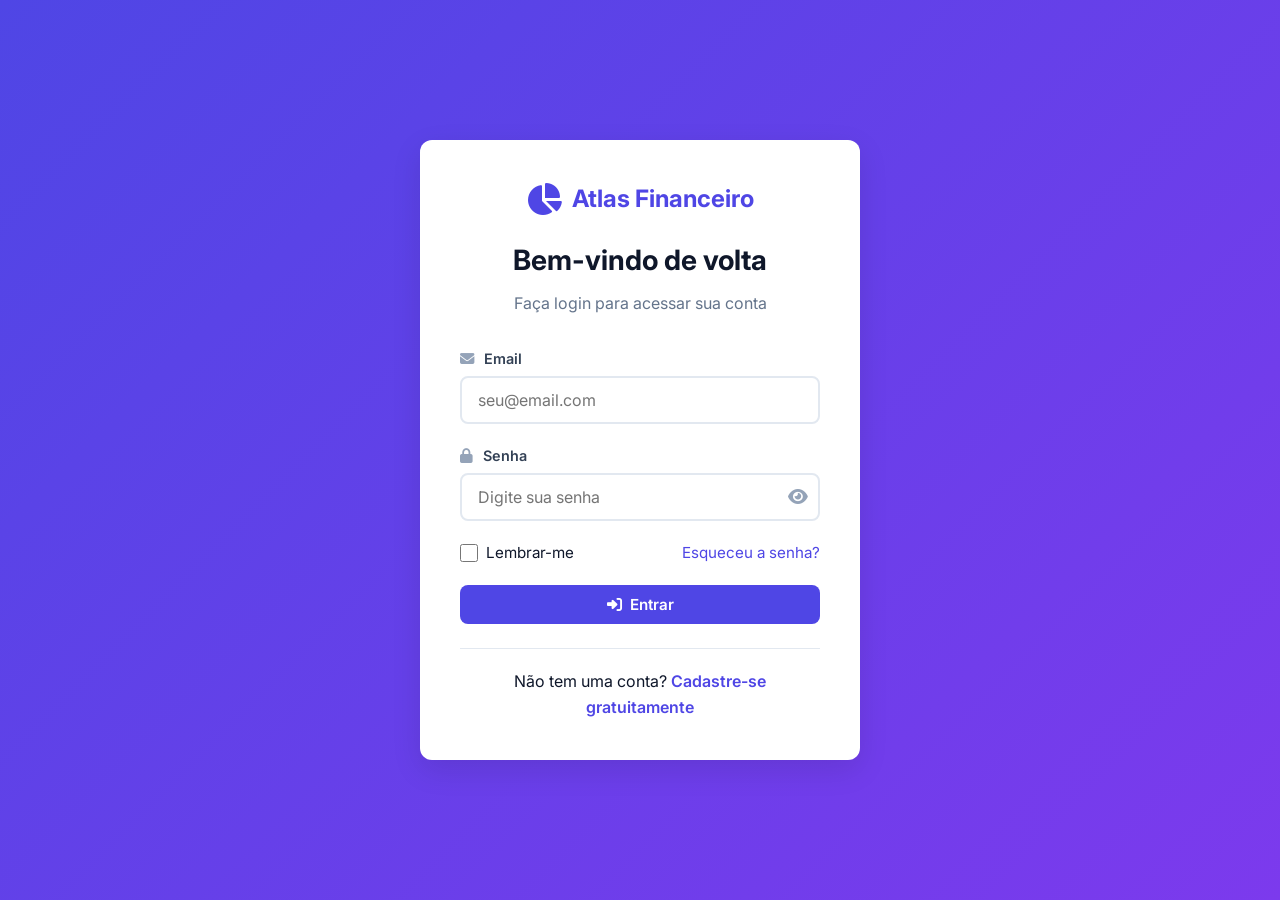
==== commit c8c8ac51: "Adapta frontend para save user dashboard.html" ====
--- a/frontend/dashboard.html
+++ b/frontend/dashboard.html
@@ -5,7 +5,7 @@
     <meta name="viewport" content="width=device-width, initial-scale=1.0">
     <title>Dashboard - Atlas Financeiro</title>
     <link href="https://fonts.googleapis.com/css2?family=Inter:wght@400;500;600;700;800&display=swap" rel="stylesheet">
-    <link rel="stylesheet" href="style.css">
+    <link rel="stylesheet" href="css/style.css">
     <style>
         .dashboard-actions {
             display: flex;
@@ -189,31 +189,31 @@
     : '/api/v1';
 
 // ============================================
-// ✅ VERIFICAÇÃO DE AUTENTICAÇÃO MELHORADA
+// ✅ VERIFICAÇÃO DE TOKEN — MAIS FLEXÍVEL
 // ============================================
 function getToken() {
     const token = localStorage.getItem('token');
-    if (!token || token === null || token === 'undefined' || token.length < 10) {
-        console.warn('⚠️ Token inválido ou ausente.');
+    console.log('🔍 Token lido:', token ? '✅ Encontrado (' + token.length + ' caracteres)' : '❌ NÃO ENCONTRADO');
+    
+    if (!token || token === 'null' || token === 'undefined' || token.length < 10) {
         return null;
     }
     return token;
 }
 
 // ============================================
-// ✅ PEGA DADOS DO USUÁRIO com FALLBACK
+// ✅ PEGA NOME DO USUÁRIO — do localStorage ou do token
 // ============================================
 function getUsuarioNome() {
     const nome = localStorage.getItem('usuario_nome');
     if (nome && nome !== 'undefined' && nome !== 'null') {
         return nome;
     }
-    // Tenta extrair do token JWT se não tiver salvo
     try {
         const token = getToken();
         if (token) {
             const payload = JSON.parse(atob(token.split('.')[1]));
-            return payload.nome || payload.username || payload.sub || 'Usuário';
+            return payload.nome || payload.username || payload.name || payload.sub || 'Usuário';
         }
     } catch(e) {
         console.log('Não foi possível ler dados do token');
@@ -222,25 +222,15 @@
 }
 
 // ============================================
-// ✅ INICIALIZA NOME DO USUÁRIO
-// ============================================
-const usuarioNome = getUsuarioNome();
-document.getElementById('userName').textContent = `👤 ${usuarioNome}`;
-console.log(`✅ Usuário: ${usuarioNome}`);
-
-// ============================================
-// ✅ FUNÇÃO DE LOGOUT LIMPA TUDO
+// ✅ FUNÇÃO DE LOGOUT
 // ============================================
 function logout() {
-    localStorage.removeItem('token');
-    localStorage.removeItem('usuario_nome');
-    localStorage.removeItem('usuario_id');
     localStorage.clear();
-    window.location.href = 'index.html';
-}
-
-// ============================================
-// ✅ HEADERS PARA TODAS AS REQUISIÇÕES
+    window.location.href = 'login.html';
+}
+
+// ============================================
+// ✅ HEADERS PARA REQUISIÇÕES
 // ============================================
 function getHeaders() {
     const token = getToken();
@@ -257,7 +247,7 @@
 }
 
 // ============================================
-// ✅ CARREGAR DADOS — com URL correta e tratamento de erros
+// ✅ CARREGAR DADOS
 // ============================================
 async function carregarDados() {
     const token = getToken();
@@ -267,14 +257,12 @@
         console.log('📊 Carregando dados do dashboard...');
         console.log('🌐 API_URL:', API_URL);
         
-        // ✅ ROTA CORRETA — confirme com seu backend!
         const response = await fetch(`${API_URL}/lancamentos/`, { 
             headers: getHeaders() 
         });
 
-        // Token expirado ou inválido
         if (response.status === 401 || response.status === 403) {
-            console.warn('⚠️ Token inválido/expirado. Faça login novamente.');
+            console.warn('⚠️ Token inválido/expirado.');
             alert('⚠️ Sua sessão expirou! Faça login novamente.');
             logout();
             return;
@@ -287,20 +275,17 @@
         const lancamentos = await response.json();
         console.log(`✅ ${lancamentos.length} lançamentos carregados`);
 
-        // Filtra por tipo (aceita nomes diferentes)
         const entradas = lancamentos.filter(l => 
             l.tipo === 'receita' || l.tipo === 'ENTRADA' || l.tipo === 'entrada'
         );
         const saidas = lancamentos.filter(l => 
-            l.tipo === 'despesa' || l.tipo === 'SAIDA' || l.tipo === 'saida' || l.tipo === 'despesa'
+            l.tipo === 'despesa' || l.tipo === 'SAIDA' || l.tipo === 'saida'
         );
 
-        // Calcula totais
         const totalEntradas = entradas.reduce((sum, l) => sum + (parseFloat(l.valor) || 0), 0);
         const totalSaidas = saidas.reduce((sum, l) => sum + (parseFloat(l.valor) || 0), 0);
         const saldo = totalEntradas - totalSaidas;
 
-        // Atualiza cards
         document.getElementById('totalEntradas').textContent = `R$ ${totalEntradas.toFixed(2)}`;
         document.getElementById('totalSaidas').textContent = `R$ ${totalSaidas.toFixed(2)}`;
         
@@ -310,7 +295,6 @@
         
         document.getElementById('totalLancamentos').textContent = lancamentos.length;
 
-        // Resumo do mês
         const hoje = new Date();
         document.getElementById('mesAno').textContent = `${String(hoje.getMonth()+1).padStart(2,'0')}/${hoje.getFullYear()}`;
         
@@ -322,11 +306,9 @@
         const margem = totalEntradas > 0 ? ((totalEntradas - totalSaidas) / totalEntradas * 100) : 0;
         document.getElementById('margemMes').textContent = `${margem.toFixed(1)}%`;
 
-        // Badges
         document.getElementById('badgeEntradas').textContent = entradas.length;
         document.getElementById('badgeSaidas').textContent = saidas.length;
 
-        // Renderiza tabelas
         renderizarTabela('tabelaEntradas', entradas, 'entrada');
         renderizarTabela('tabelaSaidas', saidas, 'saida');
 
@@ -336,7 +318,7 @@
         const erroHtml = `
             <div class="erro-conexao">
                 ⚠️ Erro ao carregar dados: ${error.message}<br>
-                <small>Verifique se o backend está rodando e a rota /lancamentos/ está correta.</small>
+                <small>Verifique se o backend está rodando.</small>
                 <br><button onclick="carregarDados()">🔁 Tentar novamente</button>
             </div>
         `;
@@ -350,7 +332,7 @@
 }
 
 // ============================================
-// ✅ RENDERIZAR TABELA — com mais campos aceitos
+// ✅ RENDERIZAR TABELA
 // ============================================
 function renderizarTabela(elementId, dados, tipo) {
     const container = document.getElementById(elementId);
@@ -407,17 +389,29 @@
 }
 
 // ============================================
-// ✅ INICIALIZAÇÃO
+// ✅ INICIALIZAÇÃO — COM PEQUENO ATRASO PARA GARANTIR LEITURA DO TOKEN
 // ============================================
 document.addEventListener('DOMContentLoaded', function() {
     console.log('🚀 Inicializando dashboard...');
-    const token = getToken();
-    if (!token) {
-        alert('⚠️ Faça login primeiro!');
-        window.location.href = 'index.html';
-        return;
-    }
-    carregarDados();
+    
+    // ⏱️ Pequeno atraso para garantir que o localStorage esteja disponível
+    setTimeout(() => {
+        const token = getToken();
+        
+        if (!token) {
+            alert('⚠️ Faça login primeiro!');
+            window.location.href = 'login.html';
+            return;
+        }
+
+        // ✅ Mostra nome do usuário
+        const usuarioNome = getUsuarioNome();
+        document.getElementById('userName').textContent = `👤 ${usuarioNome}`;
+        console.log(`✅ Usuário logado: ${usuarioNome}`);
+
+        // ✅ Carrega os dados
+        carregarDados();
+    }, 150); // ⏱️ Espera 150ms antes de verificar
 });
 </script>
 </body>
--- a/frontend/css/style.css
+++ b/frontend/css/style.css
@@ -0,0 +1,1255 @@
+/* Reset e Base */
+* {
+    margin: 0;
+    padding: 0;
+    box-sizing: border-box;
+}
+
+:root {
+    --primary: #4f46e5;
+    --primary-dark: #4338ca;
+    --primary-light: #818cf8;
+    --secondary: #7c3aed;
+    --success: #22c55e;
+    --danger: #ef4444;
+    --warning: #f59e0b;
+    --info: #3b82f6;
+    --gray-50: #f8fafc;
+    --gray-100: #f1f5f9;
+    --gray-200: #e2e8f0;
+    --gray-300: #cbd5e1;
+    --gray-400: #94a3b8;
+    --gray-500: #64748b;
+    --gray-600: #475569;
+    --gray-700: #334155;
+    --gray-800: #1e293b;
+    --gray-900: #0f172a;
+    --shadow: 0 1px 3px rgba(0,0,0,0.1);
+    --shadow-lg: 0 10px 30px rgba(0,0,0,0.1);
+    --radius: 12px;
+    --transition: all 0.3s ease;
+}
+
+body {
+    font-family: 'Inter', -apple-system, BlinkMacSystemFont, sans-serif;
+    background: var(--gray-50);
+    color: var(--gray-900);
+    line-height: 1.6;
+}
+
+.container {
+    max-width: 1200px;
+    margin: 0 auto;
+    padding: 0 20px;
+}
+
+/* Navbar */
+.navbar {
+    background: white;
+    box-shadow: var(--shadow);
+    position: sticky;
+    top: 0;
+    z-index: 1000;
+    border-bottom: 1px solid var(--gray-200);
+}
+
+.navbar .container {
+    display: flex;
+    justify-content: space-between;
+    align-items: center;
+    padding: 12px 20px;
+}
+
+.nav-brand {
+    display: flex;
+    align-items: center;
+    gap: 10px;
+    font-size: 1.25rem;
+    font-weight: 700;
+    color: var(--primary);
+}
+
+.nav-brand i {
+    font-size: 1.5rem;
+}
+
+.nav-links {
+    display: flex;
+    align-items: center;
+    gap: 8px;
+}
+
+.nav-links a {
+    text-decoration: none;
+    color: var(--gray-700);
+    padding: 8px 16px;
+    border-radius: 8px;
+    font-weight: 500;
+    transition: var(--transition);
+    font-size: 0.9rem;
+}
+
+.nav-links a:hover {
+    background: var(--gray-100);
+    color: var(--primary);
+}
+
+.nav-links a.active {
+    background: var(--primary);
+    color: white;
+}
+
+.mobile-menu-btn {
+    display: none;
+    background: none;
+    border: none;
+    font-size: 1.5rem;
+    color: var(--gray-700);
+    cursor: pointer;
+}
+
+/* Buttons */
+.btn {
+    display: inline-flex;
+    align-items: center;
+    gap: 8px;
+    padding: 10px 20px;
+    border: none;
+    border-radius: 8px;
+    font-weight: 600;
+    font-size: 0.95rem;
+    cursor: pointer;
+    transition: var(--transition);
+    text-decoration: none;
+    font-family: inherit;
+}
+
+.btn-primary {
+    background: var(--primary);
+    color: white;
+}
+
+.btn-primary:hover {
+    background: var(--primary-dark);
+    transform: translateY(-2px);
+    box-shadow: var(--shadow-lg);
+}
+
+.btn-outline {
+    background: transparent;
+    color: var(--primary);
+    border: 2px solid var(--primary);
+}
+
+.btn-outline:hover {
+    background: var(--primary);
+    color: white;
+}
+
+.btn-success {
+    background: var(--success);
+    color: white;
+}
+
+.btn-success:hover {
+    background: #16a34a;
+}
+
+.btn-danger {
+    background: var(--danger);
+    color: white;
+}
+
+.btn-danger:hover {
+    background: #dc2626;
+}
+
+.btn-block {
+    width: 100%;
+    justify-content: center;
+}
+
+.btn-lg {
+    padding: 14px 32px;
+    font-size: 1.05rem;
+}
+
+.btn-sm {
+    padding: 6px 14px;
+    font-size: 0.85rem;
+}
+
+/* Hero Section */
+.hero {
+    padding: 80px 0;
+    background: linear-gradient(135deg, var(--primary) 0%, var(--secondary) 100%);
+    color: white;
+    min-height: 500px;
+    display: flex;
+    align-items: center;
+}
+
+.hero .container {
+    display: grid;
+    grid-template-columns: 1fr 1fr;
+    gap: 60px;
+    align-items: center;
+}
+
+.hero-content h1 {
+    font-size: 3rem;
+    font-weight: 800;
+    margin-bottom: 20px;
+    line-height: 1.2;
+}
+
+.hero-content h1 span {
+    color: #fcd34d;
+}
+
+.hero-content p {
+    font-size: 1.2rem;
+    opacity: 0.9;
+    margin-bottom: 30px;
+    line-height: 1.8;
+}
+
+.hero-buttons {
+    display: flex;
+    gap: 16px;
+    flex-wrap: wrap;
+}
+
+.hero-buttons .btn-outline {
+    border-color: white;
+    color: white;
+}
+
+.hero-buttons .btn-outline:hover {
+    background: white;
+    color: var(--primary);
+}
+
+.hero-image img {
+    width: 100%;
+    max-width: 400px;
+    border-radius: var(--radius);
+}
+
+/* Features */
+.features {
+    padding: 80px 0;
+    background: white;
+}
+
+.section-title {
+    text-align: center;
+    font-size: 2.5rem;
+    font-weight: 700;
+    margin-bottom: 50px;
+}
+
+.section-title span {
+    color: var(--primary);
+}
+
+.features-grid {
+    display: grid;
+    grid-template-columns: repeat(auto-fit, minmax(280px, 1fr));
+    gap: 30px;
+}
+
+.feature-card {
+    background: var(--gray-50);
+    padding: 30px;
+    border-radius: var(--radius);
+    text-align: center;
+    transition: var(--transition);
+    border: 1px solid var(--gray-200);
+}
+
+.feature-card:hover {
+    transform: translateY(-5px);
+    box-shadow: var(--shadow-lg);
+    border-color: var(--primary-light);
+}
+
+.feature-icon {
+    width: 70px;
+    height: 70px;
+    background: var(--primary);
+    color: white;
+    border-radius: 50%;
+    display: flex;
+    align-items: center;
+    justify-content: center;
+    margin: 0 auto 20px;
+    font-size: 2rem;
+}
+
+.feature-card h3 {
+    margin-bottom: 12px;
+    color: var(--gray-800);
+}
+
+.feature-card p {
+    color: var(--gray-600);
+    line-height: 1.7;
+}
+
+/* CTA Section */
+.cta {
+    padding: 80px 0;
+    background: linear-gradient(135deg, var(--gray-900) 0%, var(--gray-800) 100%);
+    color: white;
+    text-align: center;
+}
+
+.cta-content h2 {
+    font-size: 2.5rem;
+    margin-bottom: 16px;
+}
+
+.cta-content p {
+    font-size: 1.2rem;
+    opacity: 0.8;
+    margin-bottom: 30px;
+    max-width: 600px;
+    margin-left: auto;
+    margin-right: auto;
+}
+
+/* Auth Pages */
+.auth-page {
+    display: flex;
+    align-items: center;
+    justify-content: center;
+    min-height: 100vh;
+    background: linear-gradient(135deg, var(--primary) 0%, var(--secondary) 100%);
+    padding: 20px;
+}
+
+.auth-container {
+    width: 100%;
+    max-width: 440px;
+}
+
+.auth-box {
+    background: white;
+    border-radius: var(--radius);
+    padding: 40px;
+    box-shadow: var(--shadow-lg);
+}
+
+.auth-header {
+    text-align: center;
+    margin-bottom: 30px;
+}
+
+.auth-logo {
+    display: inline-flex;
+    align-items: center;
+    gap: 10px;
+    font-size: 1.5rem;
+    font-weight: 700;
+    color: var(--primary);
+    margin-bottom: 20px;
+}
+
+.auth-logo i {
+    font-size: 2rem;
+}
+
+.auth-header h2 {
+    font-size: 1.75rem;
+    margin-bottom: 8px;
+}
+
+.auth-header p {
+    color: var(--gray-500);
+}
+
+/* Forms */
+.form-group {
+    margin-bottom: 20px;
+}
+
+.form-group label {
+    display: block;
+    font-weight: 600;
+    margin-bottom: 6px;
+    color: var(--gray-700);
+    font-size: 0.9rem;
+}
+
+.form-group label i {
+    margin-right: 6px;
+    color: var(--gray-400);
+}
+
+.form-group input,
+.form-group select,
+.form-group textarea {
+    width: 100%;
+    padding: 12px 16px;
+    border: 2px solid var(--gray-200);
+    border-radius: 8px;
+    font-size: 1rem;
+    transition: var(--transition);
+    font-family: inherit;
+    background: white;
+}
+
+.form-group input:focus,
+.form-group select:focus,
+.form-group textarea:focus {
+    outline: none;
+    border-color: var(--primary);
+    box-shadow: 0 0 0 3px rgba(79, 70, 229, 0.1);
+}
+
+.form-group textarea {
+    resize: vertical;
+    min-height: 60px;
+}
+
+.password-input {
+    position: relative;
+}
+
+.password-input input {
+    padding-right: 50px;
+}
+
+.toggle-password {
+    position: absolute;
+    right: 12px;
+    top: 50%;
+    transform: translateY(-50%);
+    background: none;
+    border: none;
+    cursor: pointer;
+    color: var(--gray-400);
+    font-size: 1.1rem;
+}
+
+.toggle-password:hover {
+    color: var(--gray-600);
+}
+
+.form-row {
+    display: grid;
+    grid-template-columns: 1fr 1fr;
+    gap: 16px;
+}
+
+.form-options {
+    display: flex;
+    justify-content: space-between;
+    align-items: center;
+    margin-bottom: 20px;
+    font-size: 0.95rem;
+}
+
+.checkbox-label {
+    display: flex;
+    align-items: center;
+    gap: 8px;
+    cursor: pointer;
+}
+
+.checkbox-label input[type="checkbox"] {
+    width: 18px;
+    height: 18px;
+    cursor: pointer;
+}
+
+.forgot-password {
+    color: var(--primary);
+    text-decoration: none;
+}
+
+.forgot-password:hover {
+    text-decoration: underline;
+}
+
+.auth-footer {
+    text-align: center;
+    margin-top: 24px;
+    padding-top: 20px;
+    border-top: 1px solid var(--gray-200);
+}
+
+.auth-footer a {
+    color: var(--primary);
+    text-decoration: none;
+    font-weight: 600;
+}
+
+.auth-footer a:hover {
+    text-decoration: underline;
+}
+
+/* Error & Success Messages */
+.error-message {
+    background: #fef2f2;
+    color: var(--danger);
+    padding: 12px 16px;
+    border-radius: 8px;
+    border: 1px solid #fecaca;
+    margin-bottom: 16px;
+}
+
+.success-message {
+    background: #f0fdf4;
+    color: var(--success);
+    padding: 12px 16px;
+    border-radius: 8px;
+    border: 1px solid #bbf7d0;
+    margin-bottom: 16px;
+}
+
+/* Dashboard */
+.main-content {
+    padding: 30px 20px 60px;
+}
+
+.page-header {
+    display: flex;
+    justify-content: space-between;
+    align-items: flex-start;
+    margin-bottom: 30px;
+}
+
+.page-header h1 {
+    font-size: 2rem;
+    font-weight: 700;
+}
+
+.page-header h1 i {
+    color: var(--primary);
+    margin-right: 10px;
+}
+
+.text-muted {
+    color: var(--gray-500);
+}
+
+.user-info {
+    display: flex;
+    align-items: center;
+    gap: 12px;
+    background: white;
+    padding: 8px 16px 8px 20px;
+    border-radius: 50px;
+    border: 1px solid var(--gray-200);
+}
+
+.user-info i {
+    font-size: 1.5rem;
+    color: var(--primary);
+}
+
+/* Dashboard Cards */
+.dashboard-cards {
+    display: grid;
+    grid-template-columns: repeat(auto-fit, minmax(220px, 1fr));
+    gap: 20px;
+    margin-bottom: 30px;
+}
+
+.dashboard-card {
+    display: flex;
+    align-items: center;
+    gap: 20px;
+    padding: 24px;
+}
+
+.dashboard-card .card-icon {
+    width: 50px;
+    height: 50px;
+    border-radius: 12px;
+    display: flex;
+    align-items: center;
+    justify-content: center;
+    font-size: 1.5rem;
+    flex-shrink: 0;
+}
+
+.dashboard-card .card-icon i {
+    color: white;
+}
+
+.dashboard-card.success .card-icon {
+    background: var(--success);
+}
+
+.dashboard-card.danger .card-icon {
+    background: var(--danger);
+}
+
+.dashboard-card.info .card-icon {
+    background: var(--info);
+}
+
+.dashboard-card .card-content {
+    flex: 1;
+}
+
+.dashboard-card .card-label {
+    display: block;
+    font-size: 0.85rem;
+    color: var(--gray-500);
+    font-weight: 500;
+}
+
+.dashboard-card .card-value {
+    font-size: 1.5rem;
+    font-weight: 700;
+}
+
+/* Dashboard Grid */
+.dashboard-grid {
+    display: grid;
+    grid-template-columns: 2fr 1fr;
+    gap: 24px;
+}
+
+/* Cards */
+.card {
+    background: white;
+    border-radius: var(--radius);
+    border: 1px solid var(--gray-200);
+    overflow: hidden;
+}
+
+.card-header {
+    padding: 20px 24px;
+    border-bottom: 1px solid var(--gray-200);
+    display: flex;
+    justify-content: space-between;
+    align-items: center;
+}
+
+.card-header h3 {
+    font-size: 1.1rem;
+    font-weight: 600;
+}
+
+.card-body {
+    padding: 24px;
+}
+
+.dashboard-card .card-icon {
+    background: var(--primary);
+}
+
+/* Tables */
+.table-responsive {
+    overflow-x: auto;
+}
+
+.table {
+    width: 100%;
+    border-collapse: collapse;
+}
+
+.table th {
+    text-align: left;
+    padding: 12px 16px;
+    background: var(--gray-50);
+    font-weight: 600;
+    font-size: 0.85rem;
+    color: var(--gray-600);
+    border-bottom: 2px solid var(--gray-200);
+}
+
+.table td {
+    padding: 12px 16px;
+    border-bottom: 1px solid var(--gray-100);
+}
+
+.table tr:hover {
+    background: var(--gray-50);
+}
+
+.table .text-center {
+    text-align: center;
+}
+
+/* Lancamentos List */
+.lancamentos-list {
+    display: flex;
+    flex-direction: column;
+    gap: 12px;
+}
+
+.lancamento-item {
+    display: flex;
+    justify-content: space-between;
+    align-items: center;
+    padding: 12px 16px;
+    background: var(--gray-50);
+    border-radius: 8px;
+    border-left: 4px solid var(--primary);
+}
+
+.lancamento-item.success {
+    border-left-color: var(--success);
+}
+
+.lancamento-item.danger {
+    border-left-color: var(--danger);
+}
+
+.lancamento-info {
+    display: flex;
+    flex-direction: column;
+}
+
+.lancamento-info .descricao {
+    font-weight: 600;
+}
+
+.lancamento-info .categoria {
+    font-size: 0.85rem;
+    color: var(--gray-500);
+}
+
+.lancamento-valor {
+    font-weight: 700;
+}
+
+.lancamento-valor.receita {
+    color: var(--success);
+}
+
+.lancamento-valor.despesa {
+    color: var(--danger);
+}
+
+/* Filters Bar */
+.filters-bar {
+    display: flex;
+    justify-content: space-between;
+    align-items: center;
+    gap: 16px;
+    padding: 16px;
+    background: white;
+    border-radius: var(--radius);
+    border: 1px solid var(--gray-200);
+    margin-bottom: 24px;
+    flex-wrap: wrap;
+}
+
+.filters-group {
+    display: flex;
+    gap: 12px;
+    flex-wrap: wrap;
+    flex: 1;
+}
+
+.filters-group select,
+.filters-group input {
+    padding: 8px 14px;
+    border: 2px solid var(--gray-200);
+    border-radius: 8px;
+    font-size: 0.9rem;
+    background: white;
+    min-width: 140px;
+}
+
+.filters-group select:focus,
+.filters-group input:focus {
+    outline: none;
+    border-color: var(--primary);
+}
+
+/* Modals */
+.modal {
+    display: none;
+    position: fixed;
+    top: 0;
+    left: 0;
+    width: 100%;
+    height: 100%;
+    background: rgba(0,0,0,0.5);
+    z-index: 2000;
+    justify-content: center;
+    align-items: center;
+    animation: fadeIn 0.3s ease;
+}
+
+.modal.active {
+    display: flex;
+}
+
+.modal-content {
+    background: white;
+    border-radius: var(--radius);
+    max-width: 500px;
+    width: 95%;
+    max-height: 90vh;
+    overflow-y: auto;
+    animation: slideUp 0.3s ease;
+}
+
+.modal-header {
+    padding: 20px 24px;
+    border-bottom: 1px solid var(--gray-200);
+    display: flex;
+    justify-content: space-between;
+    align-items: center;
+    position: sticky;
+    top: 0;
+    background: white;
+    z-index: 1;
+}
+
+.modal-header h3 {
+    font-size: 1.2rem;
+}
+
+.modal-close {
+    background: none;
+    border: none;
+    font-size: 1.5rem;
+    cursor: pointer;
+    color: var(--gray-400);
+    padding: 4px 8px;
+    border-radius: 4px;
+    transition: var(--transition);
+}
+
+.modal-close:hover {
+    background: var(--gray-100);
+    color: var(--gray-700);
+}
+
+.modal-content form {
+    padding: 24px;
+}
+
+.form-actions {
+    display: flex;
+    gap: 12px;
+    justify-content: flex-end;
+    margin-top: 24px;
+    padding-top: 16px;
+    border-top: 1px solid var(--gray-200);
+}
+
+/* Animations */
+@keyframes fadeIn {
+    from { opacity: 0; }
+    to { opacity: 1; }
+}
+
+@keyframes slideUp {
+    from {
+        opacity: 0;
+        transform: translateY(30px);
+    }
+    to {
+        opacity: 1;
+        transform: translateY(0);
+    }
+}
+
+/* Pagination */
+.pagination {
+    display: flex;
+    justify-content: center;
+    gap: 8px;
+    padding: 20px 0 0;
+}
+
+.pagination button {
+    padding: 8px 16px;
+    border: 1px solid var(--gray-200);
+    border-radius: 6px;
+    background: white;
+    cursor: pointer;
+    transition: var(--transition);
+}
+
+.pagination button:hover {
+    background: var(--gray-50);
+}
+
+.pagination button.active {
+    background: var(--primary);
+    color: white;
+    border-color: var(--primary);
+}
+
+/* Period Summary */
+.period-summary {
+    display: flex;
+    flex-direction: column;
+    gap: 16px;
+}
+
+.summary-item {
+    padding: 12px 16px;
+    background: var(--gray-50);
+    border-radius: 8px;
+}
+
+.summary-item .label {
+    display: block;
+    font-size: 0.85rem;
+    color: var(--gray-500);
+    font-weight: 500;
+    margin-bottom: 6px;
+}
+
+.summary-values {
+    display: flex;
+    gap: 24px;
+}
+
+.summary-values .value {
+    font-weight: 700;
+}
+
+.summary-values .value.success {
+    color: var(--success);
+}
+
+.summary-values .value.danger {
+    color: var(--danger);
+}
+
+/* Balanço */
+.balanco-cards {
+    display: grid;
+    grid-template-columns: repeat(3, 1fr);
+    gap: 16px;
+}
+
+.balanco-item {
+    padding: 16px 20px;
+    background: var(--gray-50);
+    border-radius: 8px;
+    text-align: center;
+}
+
+.balanco-item .label {
+    display: block;
+    font-size: 0.85rem;
+    color: var(--gray-500);
+    font-weight: 500;
+}
+
+.balanco-item .value {
+    font-size: 1.3rem;
+    font-weight: 700;
+}
+
+.balanco-item.success .value {
+    color: var(--success);
+}
+
+.balanco-item.danger .value {
+    color: var(--danger);
+}
+
+.balanco-item.primary .value {
+    color: var(--primary);
+}
+
+/* Footer */
+footer {
+    background: var(--gray-900);
+    color: white;
+    padding: 40px 0 20px;
+}
+
+.footer-content {
+    display: flex;
+    justify-content: space-between;
+    align-items: center;
+    flex-wrap: wrap;
+    gap: 20px;
+    margin-bottom: 20px;
+}
+
+.footer-brand {
+    display: flex;
+    align-items: center;
+    gap: 10px;
+    font-size: 1.25rem;
+    font-weight: 700;
+}
+
+.footer-links {
+    display: flex;
+    gap: 20px;
+}
+
+.footer-links a {
+    color: var(--gray-400);
+    text-decoration: none;
+    transition: var(--transition);
+}
+
+.footer-links a:hover {
+    color: white;
+}
+
+.footer-social {
+    display: flex;
+    gap: 16px;
+}
+
+.footer-social a {
+    color: var(--gray-400);
+    font-size: 1.3rem;
+    transition: var(--transition);
+}
+
+.footer-social a:hover {
+    color: white;
+}
+
+.footer-bottom {
+    border-top: 1px solid var(--gray-700);
+    padding-top: 20px;
+    text-align: center;
+    color: var(--gray-500);
+    font-size: 0.9rem;
+}
+
+/* Grupos Grid */
+.grupos-grid {
+    display: grid;
+    grid-template-columns: repeat(auto-fill, minmax(300px, 1fr));
+    gap: 20px;
+}
+
+.grupo-card {
+    background: white;
+    border: 1px solid var(--gray-200);
+    border-radius: var(--radius);
+    padding: 20px;
+    transition: var(--transition);
+}
+
+.grupo-card:hover {
+    box-shadow: var(--shadow-lg);
+    transform: translateY(-3px);
+}
+
+.grupo-card h3 {
+    margin-bottom: 8px;
+}
+
+.grupo-card .descricao {
+    color: var(--gray-500);
+    font-size: 0.9rem;
+    margin-bottom: 12px;
+}
+
+.grupo-card .meta {
+    font-size: 0.85rem;
+    color: var(--gray-400);
+}
+
+/* Contratos Grid */
+.contratos-grid {
+    display: grid;
+    grid-template-columns: repeat(auto-fill, minmax(250px, 1fr));
+    gap: 16px;
+}
+
+.contrato-item {
+    background: var(--gray-50);
+    border-radius: 8px;
+    padding: 16px;
+    border: 1px solid var(--gray-200);
+}
+
+.contrato-item .concessionaria {
+    font-weight: 600;
+}
+
+.contrato-item .unidade {
+    font-size: 0.85rem;
+    color: var(--gray-500);
+}
+
+/* Badges / Status */
+.status-badge {
+    display: inline-block;
+    padding: 4px 12px;
+    border-radius: 50px;
+    font-size: 0.75rem;
+    font-weight: 600;
+}
+
+.status-badge.pendente {
+    background: #fef3c7;
+    color: #d97706;
+}
+
+.status-badge.pago {
+    background: #d1fae5;
+    color: #065f46;
+}
+
+.status-badge.vencido {
+    background: #fee2e2;
+    color: #991b1b;
+}
+
+.status-badge.cancelado {
+    background: var(--gray-200);
+    color: var(--gray-600);
+}
+
+/* Action Buttons */
+.action-buttons {
+    display: flex;
+    gap: 6px;
+}
+
+.action-btn {
+    padding: 4px 10px;
+    border: none;
+    border-radius: 6px;
+    font-size: 0.8rem;
+    cursor: pointer;
+    transition: var(--transition);
+}
+
+.action-btn.edit {
+    background: var(--info);
+    color: white;
+}
+
+.action-btn.edit:hover {
+    background: #2563eb;
+}
+
+.action-btn.delete {
+    background: var(--danger);
+    color: white;
+}
+
+.action-btn.delete:hover {
+    background: #dc2626;
+}
+
+/* Responsive */
+@media (max-width: 992px) {
+    .hero .container {
+        grid-template-columns: 1fr;
+        text-align: center;
+    }
+    
+    .hero-buttons {
+        justify-content: center;
+    }
+    
+    .hero-image {
+        display: none;
+    }
+    
+    .dashboard-grid {
+        grid-template-columns: 1fr;
+    }
+}
+
+@media (max-width: 768px) {
+    .mobile-menu-btn {
+        display: block;
+    }
+    
+    .nav-links {
+        display: none;
+        flex-direction: column;
+        width: 100%;
+        padding: 16px 0;
+        gap: 4px;
+    }
+    
+    .nav-links.active {
+        display: flex;
+    }
+    
+    .nav-links a {
+        width: 100%;
+        padding: 12px 16px;
+    }
+    
+    .nav-links .btn {
+        width: 100%;
+        justify-content: center;
+    }
+    
+    .navbar .container {
+        flex-wrap: wrap;
+    }
+    
+    .page-header {
+        flex-direction: column;
+        gap: 16px;
+    }
+    
+    .dashboard-cards {
+        grid-template-columns: 1fr 1fr;
+    }
+    
+    .form-row {
+        grid-template-columns: 1fr;
+    }
+    
+    .filters-bar {
+        flex-direction: column;
+        align-items: stretch;
+    }
+    
+    .filters-group {
+        flex-direction: column;
+    }
+    
+    .filters-group select,
+    .filters-group input {
+        width: 100%;
+        min-width: unset;
+    }
+    
+    .balanco-cards {
+        grid-template-columns: 1fr;
+    }
+    
+    .auth-box {
+        padding: 24px;
+    }
+    
+    .footer-content {
+        flex-direction: column;
+        align-items: center;
+        text-align: center;
+    }
+    
+    .hero-content h1 {
+        font-size: 2.2rem;
+    }
+}
+
+@media (max-width: 480px) {
+    .dashboard-cards {
+        grid-template-columns: 1fr;
+    }
+    
+    .features-grid {
+        grid-template-columns: 1fr;
+    }
+    
+    .modal-content {
+        max-width: 100%;
+        margin: 10px;
+    }
+}
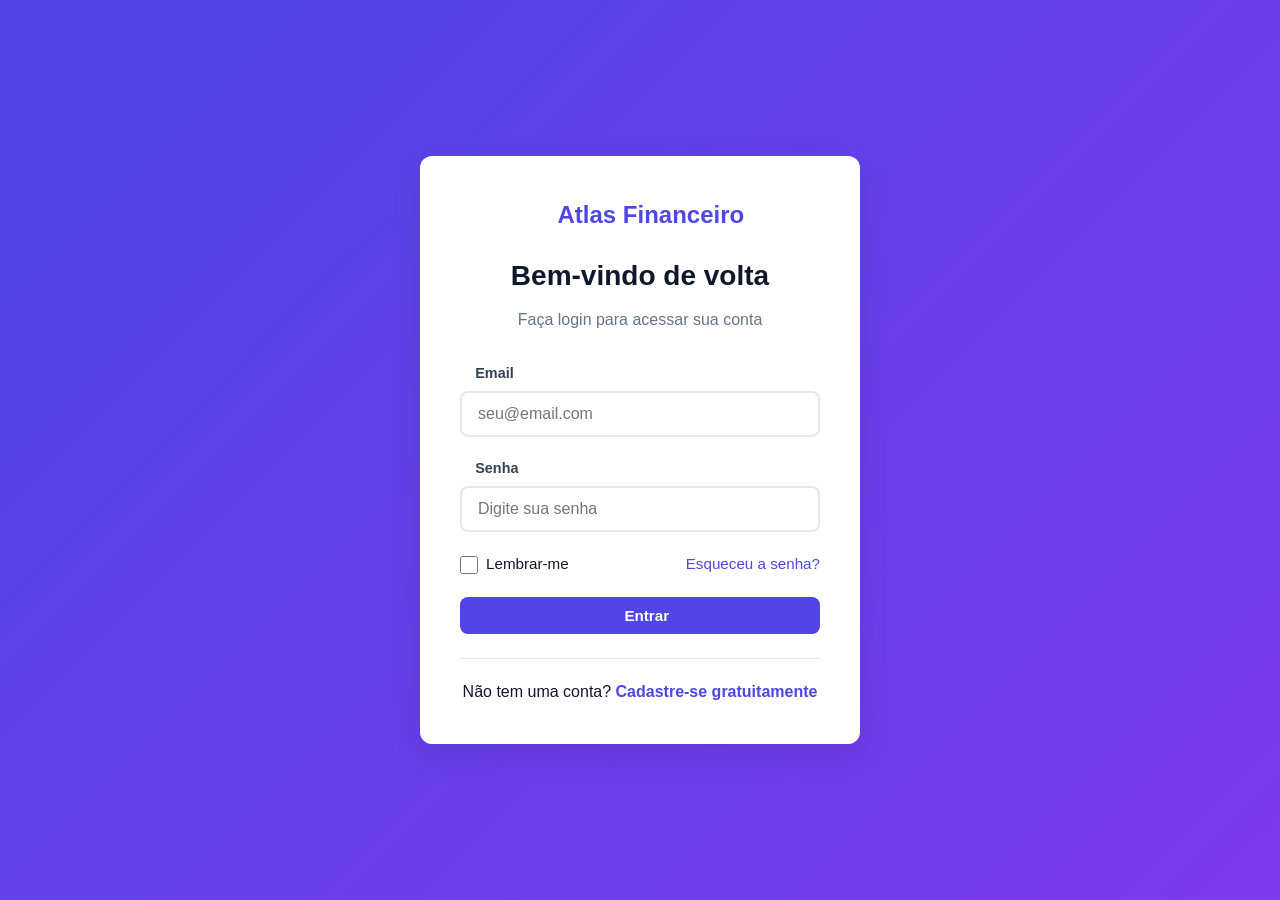
==== commit e68f4b0f: "Adapta frontend para save user dashboard.html" ====
--- a/frontend/dashboard.html
+++ b/frontend/dashboard.html
@@ -192,8 +192,9 @@
 // ✅ VERIFICAÇÃO DE TOKEN — MAIS FLEXÍVEL
 // ============================================
 function getToken() {
-    const token = localStorage.getItem('token');
-    console.log('🔍 Token lido:', token ? '✅ Encontrado (' + token.length + ' caracteres)' : '❌ NÃO ENCONTRADO');
+    // ✅ LÊ O NOME CORRETO QUE O SEU SISTEMA USA: authToken
+    const token = localStorage.getItem('authToken') || localStorage.getItem('token');
+    console.log('🔍 Token lido:', token ? '✅ Encontrado!' : '❌ NÃO ENCONTRADO');
     
     if (!token || token === 'null' || token === 'undefined' || token.length < 10) {
         return null;
@@ -205,20 +206,20 @@
 // ✅ PEGA NOME DO USUÁRIO — do localStorage ou do token
 // ============================================
 function getUsuarioNome() {
-    const nome = localStorage.getItem('usuario_nome');
-    if (nome && nome !== 'undefined' && nome !== 'null') {
-        return nome;
+    // ✅ LÊ userData e EXTRAI o nome de lá
+    const userDataStr = localStorage.getItem('userData');
+    if (userDataStr) {
+        try {
+            const userData = JSON.parse(userDataStr);
+            if (userData && userData.nome) {
+                return userData.nome; // ✅ Vai aparecer "Jardel de Avelar Teixeira"
+            }
+        } catch(e) {
+            console.log('Erro ao ler userData:', e);
+        }
     }
-    try {
-        const token = getToken();
-        if (token) {
-            const payload = JSON.parse(atob(token.split('.')[1]));
-            return payload.nome || payload.username || payload.name || payload.sub || 'Usuário';
-        }
-    } catch(e) {
-        console.log('Não foi possível ler dados do token');
-    }
-    return 'Usuário';
+    // Fallback
+    return localStorage.getItem('usuario_nome') || 'Usuário';
 }
 
 // ============================================
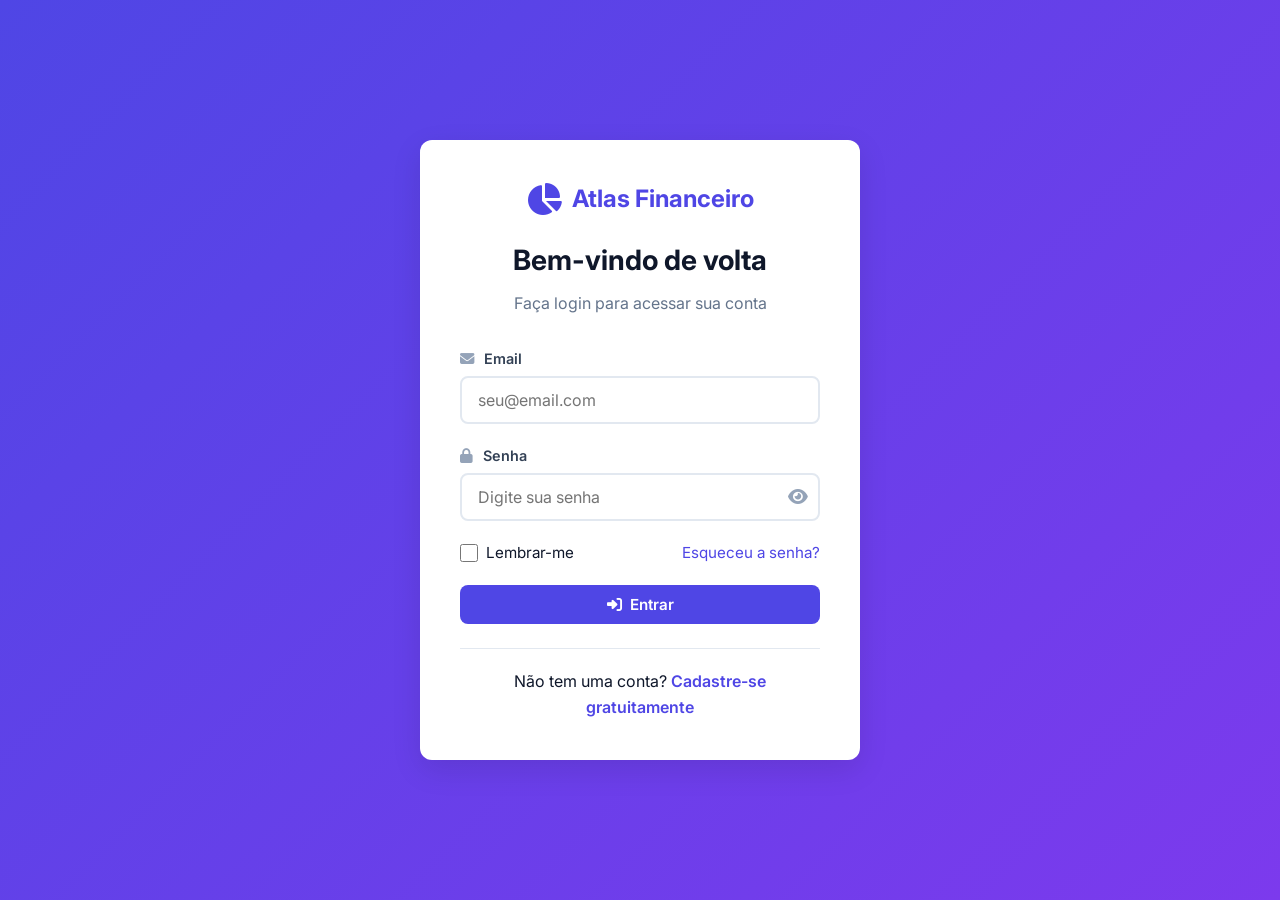
==== commit 6107f4d8: "Adapta frontend para save user dashboard.html" ====
--- a/frontend/dashboard.html
+++ b/frontend/dashboard.html
@@ -5,7 +5,7 @@
     <meta name="viewport" content="width=device-width, initial-scale=1.0">
     <title>Dashboard - Atlas Financeiro</title>
     <link href="https://fonts.googleapis.com/css2?family=Inter:wght@400;500;600;700;800&display=swap" rel="stylesheet">
-    <link rel="stylesheet" href="css/style.css">
+    <link rel="stylesheet" href="style.css">
     <style>
         .dashboard-actions {
             display: flex;
@@ -178,23 +178,23 @@
 </main>
 
 <!-- ============================================
-     SCRIPT
+     SCRIPT — ✅ ADAPTADO PARA SEU SISTEMA!
      ============================================ -->
 <script>
 // ============================================
-// ✅ URL DINÂMICA — funciona LOCAL e no RENDER automaticamente
+// ✅ URL DINÂMICA — funciona LOCAL e no RENDER
 // ============================================
 const API_URL = window.location.hostname === 'localhost' || window.location.hostname === '127.0.0.1'
     ? 'http://localhost:8000/api/v1'
     : '/api/v1';
 
 // ============================================
-// ✅ VERIFICAÇÃO DE TOKEN — MAIS FLEXÍVEL
+// ✅ LÊ O TOKEN DO NOME CORRETO: authToken
 // ============================================
 function getToken() {
-    // ✅ LÊ O NOME CORRETO QUE O SEU SISTEMA USA: authToken
+    // SEU SISTEMA SALVA COMO authToken, NÃO COMO token!
     const token = localStorage.getItem('authToken') || localStorage.getItem('token');
-    console.log('🔍 Token lido:', token ? '✅ Encontrado!' : '❌ NÃO ENCONTRADO');
+    console.log('🔍 Token lido:', token ? '✅ ENCONTRADO! (' + token.length + ' caracteres)' : '❌ NÃO ENCONTRADO');
     
     if (!token || token === 'null' || token === 'undefined' || token.length < 10) {
         return null;
@@ -203,24 +203,50 @@
 }
 
 // ============================================
-// ✅ PEGA NOME DO USUÁRIO — do localStorage ou do token
+// ✅ LÊ NOME DO USUÁRIO DE userData (seu sistema)
 // ============================================
 function getUsuarioNome() {
-    // ✅ LÊ userData e EXTRAI o nome de lá
+    // SEU SISTEMA SALVA DADOS EM userData como JSON
     const userDataStr = localStorage.getItem('userData');
     if (userDataStr) {
         try {
             const userData = JSON.parse(userDataStr);
             if (userData && userData.nome) {
-                return userData.nome; // ✅ Vai aparecer "Jardel de Avelar Teixeira"
+                return userData.nome; // ✅ VAI APARECER: Jardel de Avelar Teixeira
             }
         } catch(e) {
-            console.log('Erro ao ler userData:', e);
+            console.log('⚠️ Erro ao ler userData:', e);
         }
     }
-    // Fallback
+    // Fallback se não conseguir ler userData
     return localStorage.getItem('usuario_nome') || 'Usuário';
 }
+
+// ============================================
+// ✅ INICIALIZA — COM PEQUENO ATRASO PARA GARANTIR
+// ============================================
+document.addEventListener('DOMContentLoaded', function() {
+    console.log('🚀 Inicializando Dashboard...');
+    
+    // ⏱️ Espera um pouquinho para garantir que localStorage está pronto
+    setTimeout(() => {
+        const token = getToken();
+        
+        if (!token) {
+            alert('⚠️ Faça login primeiro!');
+            window.location.href = 'login.html';
+            return;
+        }
+
+        // ✅ Mostra o nome do usuário
+        const nomeUsuario = getUsuarioNome();
+        document.getElementById('userName').textContent = `👤 ${nomeUsuario}`;
+        console.log(`✅ Usuário logado: ${nomeUsuario}`);
+
+        // ✅ Carrega os dados
+        carregarDados();
+    }, 150);
+});
 
 // ============================================
 // ✅ FUNÇÃO DE LOGOUT
@@ -231,7 +257,7 @@
 }
 
 // ============================================
-// ✅ HEADERS PARA REQUISIÇÕES
+// ✅ HEADERS COM TOKEN CORRETO
 // ============================================
 function getHeaders() {
     const token = getToken();
@@ -388,32 +414,6 @@
     html += `</tbody></table>`;
     container.innerHTML = html;
 }
-
-// ============================================
-// ✅ INICIALIZAÇÃO — COM PEQUENO ATRASO PARA GARANTIR LEITURA DO TOKEN
-// ============================================
-document.addEventListener('DOMContentLoaded', function() {
-    console.log('🚀 Inicializando dashboard...');
-    
-    // ⏱️ Pequeno atraso para garantir que o localStorage esteja disponível
-    setTimeout(() => {
-        const token = getToken();
-        
-        if (!token) {
-            alert('⚠️ Faça login primeiro!');
-            window.location.href = 'login.html';
-            return;
-        }
-
-        // ✅ Mostra nome do usuário
-        const usuarioNome = getUsuarioNome();
-        document.getElementById('userName').textContent = `👤 ${usuarioNome}`;
-        console.log(`✅ Usuário logado: ${usuarioNome}`);
-
-        // ✅ Carrega os dados
-        carregarDados();
-    }, 150); // ⏱️ Espera 150ms antes de verificar
-});
 </script>
 </body>
 </html>
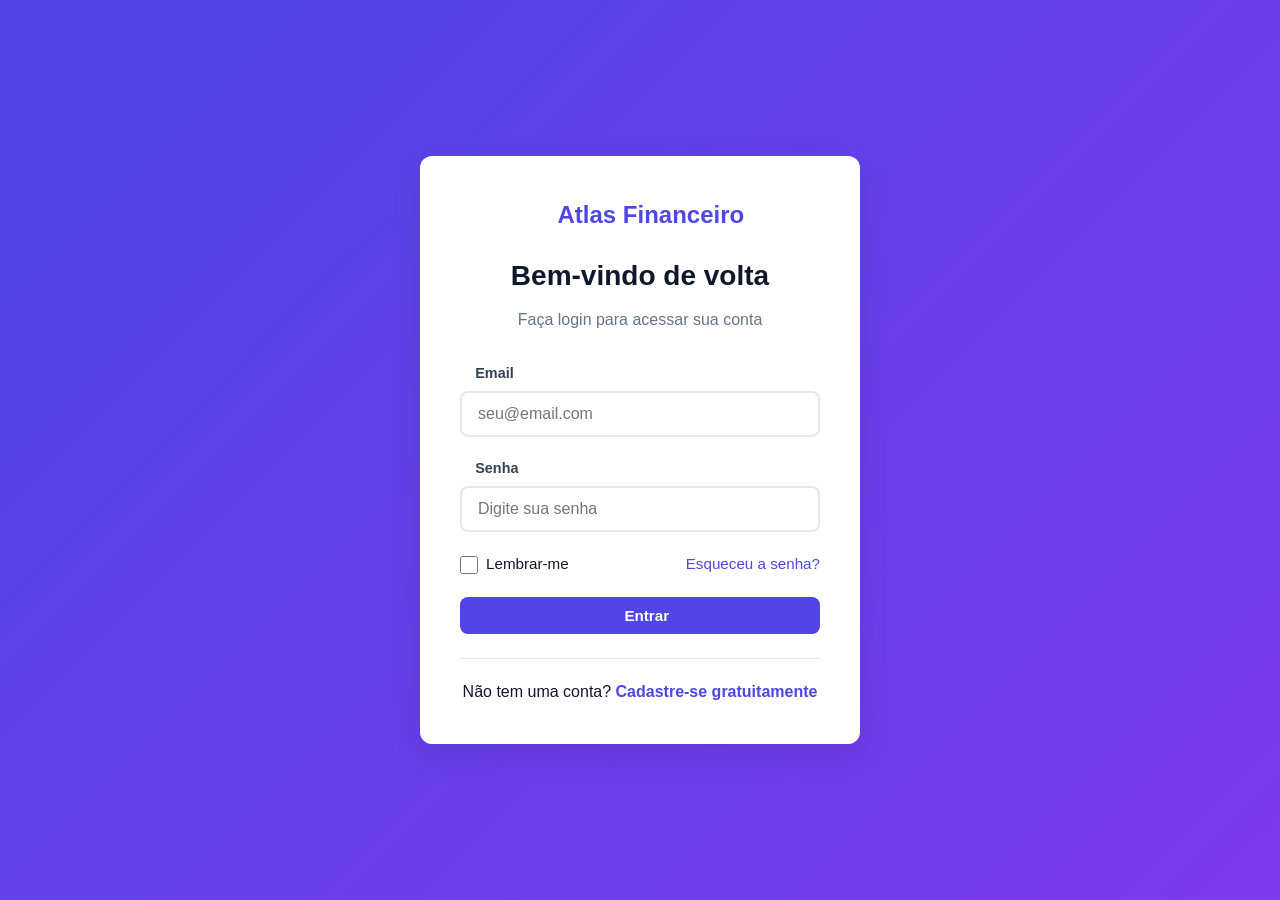
==== commit fa32f34c: "Adapta frontend para save user dashboard.html" ====
--- a/frontend/dashboard.html
+++ b/frontend/dashboard.html
@@ -5,7 +5,7 @@
     <meta name="viewport" content="width=device-width, initial-scale=1.0">
     <title>Dashboard - Atlas Financeiro</title>
     <link href="https://fonts.googleapis.com/css2?family=Inter:wght@400;500;600;700;800&display=swap" rel="stylesheet">
-    <link rel="stylesheet" href="style.css">
+    <link rel="stylesheet" href="css/style.css">
     <style>
         .dashboard-actions {
             display: flex;
@@ -178,18 +178,18 @@
 </main>
 
 <!-- ============================================
-     SCRIPT — ✅ ADAPTADO PARA SEU SISTEMA!
+     SCRIPT
      ============================================ -->
 <script>
 // ============================================
-// ✅ URL DINÂMICA — funciona LOCAL e no RENDER
+// ✅ URL DINÂMICA — funciona LOCAL e no RENDER automaticamente
 // ============================================
 const API_URL = window.location.hostname === 'localhost' || window.location.hostname === '127.0.0.1'
     ? 'http://localhost:8000/api/v1'
     : '/api/v1';
 
 // ============================================
-// ✅ LÊ O TOKEN DO NOME CORRETO: authToken
+// ✅ VERIFICAÇÃO DE TOKEN — MAIS FLEXÍVEL
 // ============================================
 function getToken() {
     // SEU SISTEMA SALVA COMO authToken, NÃO COMO token!
@@ -203,7 +203,7 @@
 }
 
 // ============================================
-// ✅ LÊ NOME DO USUÁRIO DE userData (seu sistema)
+// ✅ PEGA NOME DO USUÁRIO — do localStorage ou do token
 // ============================================
 function getUsuarioNome() {
     // SEU SISTEMA SALVA DADOS EM userData como JSON
@@ -223,32 +223,6 @@
 }
 
 // ============================================
-// ✅ INICIALIZA — COM PEQUENO ATRASO PARA GARANTIR
-// ============================================
-document.addEventListener('DOMContentLoaded', function() {
-    console.log('🚀 Inicializando Dashboard...');
-    
-    // ⏱️ Espera um pouquinho para garantir que localStorage está pronto
-    setTimeout(() => {
-        const token = getToken();
-        
-        if (!token) {
-            alert('⚠️ Faça login primeiro!');
-            window.location.href = 'login.html';
-            return;
-        }
-
-        // ✅ Mostra o nome do usuário
-        const nomeUsuario = getUsuarioNome();
-        document.getElementById('userName').textContent = `👤 ${nomeUsuario}`;
-        console.log(`✅ Usuário logado: ${nomeUsuario}`);
-
-        // ✅ Carrega os dados
-        carregarDados();
-    }, 150);
-});
-
-// ============================================
 // ✅ FUNÇÃO DE LOGOUT
 // ============================================
 function logout() {
@@ -257,7 +231,7 @@
 }
 
 // ============================================
-// ✅ HEADERS COM TOKEN CORRETO
+// ✅ HEADERS PARA REQUISIÇÕES
 // ============================================
 function getHeaders() {
     const token = getToken();
@@ -414,6 +388,32 @@
     html += `</tbody></table>`;
     container.innerHTML = html;
 }
+
+// ============================================
+// ✅ INICIALIZAÇÃO — COM PEQUENO ATRASO PARA GARANTIR LEITURA DO TOKEN
+// ============================================
+document.addEventListener('DOMContentLoaded', function() {
+    console.log('🚀 Inicializando dashboard...');
+    
+    // ⏱️ Pequeno atraso para garantir que o localStorage esteja disponível
+    setTimeout(() => {
+        const token = getToken();
+        
+        if (!token) {
+            alert('⚠️ Faça login primeiro!');
+            window.location.href = 'login.html';
+            return;
+        }
+
+        // ✅ Mostra nome do usuário
+        const usuarioNome = getUsuarioNome();
+        document.getElementById('userName').textContent = `👤 ${usuarioNome}`;
+        console.log(`✅ Usuário logado: ${usuarioNome}`);
+
+        // ✅ Carrega os dados
+        carregarDados();
+    }, 150); // ⏱️ Espera 150ms antes de verificar
+});
 </script>
 </body>
 </html>
--- a/frontend/css/style.css
+++ b/frontend/css/style.css
@@ -0,0 +1,1255 @@
+/* Reset e Base */
+* {
+    margin: 0;
+    padding: 0;
+    box-sizing: border-box;
+}
+
+:root {
+    --primary: #4f46e5;
+    --primary-dark: #4338ca;
+    --primary-light: #818cf8;
+    --secondary: #7c3aed;
+    --success: #22c55e;
+    --danger: #ef4444;
+    --warning: #f59e0b;
+    --info: #3b82f6;
+    --gray-50: #f8fafc;
+    --gray-100: #f1f5f9;
+    --gray-200: #e2e8f0;
+    --gray-300: #cbd5e1;
+    --gray-400: #94a3b8;
+    --gray-500: #64748b;
+    --gray-600: #475569;
+    --gray-700: #334155;
+    --gray-800: #1e293b;
+    --gray-900: #0f172a;
+    --shadow: 0 1px 3px rgba(0,0,0,0.1);
+    --shadow-lg: 0 10px 30px rgba(0,0,0,0.1);
+    --radius: 12px;
+    --transition: all 0.3s ease;
+}
+
+body {
+    font-family: 'Inter', -apple-system, BlinkMacSystemFont, sans-serif;
+    background: var(--gray-50);
+    color: var(--gray-900);
+    line-height: 1.6;
+}
+
+.container {
+    max-width: 1200px;
+    margin: 0 auto;
+    padding: 0 20px;
+}
+
+/* Navbar */
+.navbar {
+    background: white;
+    box-shadow: var(--shadow);
+    position: sticky;
+    top: 0;
+    z-index: 1000;
+    border-bottom: 1px solid var(--gray-200);
+}
+
+.navbar .container {
+    display: flex;
+    justify-content: space-between;
+    align-items: center;
+    padding: 12px 20px;
+}
+
+.nav-brand {
+    display: flex;
+    align-items: center;
+    gap: 10px;
+    font-size: 1.25rem;
+    font-weight: 700;
+    color: var(--primary);
+}
+
+.nav-brand i {
+    font-size: 1.5rem;
+}
+
+.nav-links {
+    display: flex;
+    align-items: center;
+    gap: 8px;
+}
+
+.nav-links a {
+    text-decoration: none;
+    color: var(--gray-700);
+    padding: 8px 16px;
+    border-radius: 8px;
+    font-weight: 500;
+    transition: var(--transition);
+    font-size: 0.9rem;
+}
+
+.nav-links a:hover {
+    background: var(--gray-100);
+    color: var(--primary);
+}
+
+.nav-links a.active {
+    background: var(--primary);
+    color: white;
+}
+
+.mobile-menu-btn {
+    display: none;
+    background: none;
+    border: none;
+    font-size: 1.5rem;
+    color: var(--gray-700);
+    cursor: pointer;
+}
+
+/* Buttons */
+.btn {
+    display: inline-flex;
+    align-items: center;
+    gap: 8px;
+    padding: 10px 20px;
+    border: none;
+    border-radius: 8px;
+    font-weight: 600;
+    font-size: 0.95rem;
+    cursor: pointer;
+    transition: var(--transition);
+    text-decoration: none;
+    font-family: inherit;
+}
+
+.btn-primary {
+    background: var(--primary);
+    color: white;
+}
+
+.btn-primary:hover {
+    background: var(--primary-dark);
+    transform: translateY(-2px);
+    box-shadow: var(--shadow-lg);
+}
+
+.btn-outline {
+    background: transparent;
+    color: var(--primary);
+    border: 2px solid var(--primary);
+}
+
+.btn-outline:hover {
+    background: var(--primary);
+    color: white;
+}
+
+.btn-success {
+    background: var(--success);
+    color: white;
+}
+
+.btn-success:hover {
+    background: #16a34a;
+}
+
+.btn-danger {
+    background: var(--danger);
+    color: white;
+}
+
+.btn-danger:hover {
+    background: #dc2626;
+}
+
+.btn-block {
+    width: 100%;
+    justify-content: center;
+}
+
+.btn-lg {
+    padding: 14px 32px;
+    font-size: 1.05rem;
+}
+
+.btn-sm {
+    padding: 6px 14px;
+    font-size: 0.85rem;
+}
+
+/* Hero Section */
+.hero {
+    padding: 80px 0;
+    background: linear-gradient(135deg, var(--primary) 0%, var(--secondary) 100%);
+    color: white;
+    min-height: 500px;
+    display: flex;
+    align-items: center;
+}
+
+.hero .container {
+    display: grid;
+    grid-template-columns: 1fr 1fr;
+    gap: 60px;
+    align-items: center;
+}
+
+.hero-content h1 {
+    font-size: 3rem;
+    font-weight: 800;
+    margin-bottom: 20px;
+    line-height: 1.2;
+}
+
+.hero-content h1 span {
+    color: #fcd34d;
+}
+
+.hero-content p {
+    font-size: 1.2rem;
+    opacity: 0.9;
+    margin-bottom: 30px;
+    line-height: 1.8;
+}
+
+.hero-buttons {
+    display: flex;
+    gap: 16px;
+    flex-wrap: wrap;
+}
+
+.hero-buttons .btn-outline {
+    border-color: white;
+    color: white;
+}
+
+.hero-buttons .btn-outline:hover {
+    background: white;
+    color: var(--primary);
+}
+
+.hero-image img {
+    width: 100%;
+    max-width: 400px;
+    border-radius: var(--radius);
+}
+
+/* Features */
+.features {
+    padding: 80px 0;
+    background: white;
+}
+
+.section-title {
+    text-align: center;
+    font-size: 2.5rem;
+    font-weight: 700;
+    margin-bottom: 50px;
+}
+
+.section-title span {
+    color: var(--primary);
+}
+
+.features-grid {
+    display: grid;
+    grid-template-columns: repeat(auto-fit, minmax(280px, 1fr));
+    gap: 30px;
+}
+
+.feature-card {
+    background: var(--gray-50);
+    padding: 30px;
+    border-radius: var(--radius);
+    text-align: center;
+    transition: var(--transition);
+    border: 1px solid var(--gray-200);
+}
+
+.feature-card:hover {
+    transform: translateY(-5px);
+    box-shadow: var(--shadow-lg);
+    border-color: var(--primary-light);
+}
+
+.feature-icon {
+    width: 70px;
+    height: 70px;
+    background: var(--primary);
+    color: white;
+    border-radius: 50%;
+    display: flex;
+    align-items: center;
+    justify-content: center;
+    margin: 0 auto 20px;
+    font-size: 2rem;
+}
+
+.feature-card h3 {
+    margin-bottom: 12px;
+    color: var(--gray-800);
+}
+
+.feature-card p {
+    color: var(--gray-600);
+    line-height: 1.7;
+}
+
+/* CTA Section */
+.cta {
+    padding: 80px 0;
+    background: linear-gradient(135deg, var(--gray-900) 0%, var(--gray-800) 100%);
+    color: white;
+    text-align: center;
+}
+
+.cta-content h2 {
+    font-size: 2.5rem;
+    margin-bottom: 16px;
+}
+
+.cta-content p {
+    font-size: 1.2rem;
+    opacity: 0.8;
+    margin-bottom: 30px;
+    max-width: 600px;
+    margin-left: auto;
+    margin-right: auto;
+}
+
+/* Auth Pages */
+.auth-page {
+    display: flex;
+    align-items: center;
+    justify-content: center;
+    min-height: 100vh;
+    background: linear-gradient(135deg, var(--primary) 0%, var(--secondary) 100%);
+    padding: 20px;
+}
+
+.auth-container {
+    width: 100%;
+    max-width: 440px;
+}
+
+.auth-box {
+    background: white;
+    border-radius: var(--radius);
+    padding: 40px;
+    box-shadow: var(--shadow-lg);
+}
+
+.auth-header {
+    text-align: center;
+    margin-bottom: 30px;
+}
+
+.auth-logo {
+    display: inline-flex;
+    align-items: center;
+    gap: 10px;
+    font-size: 1.5rem;
+    font-weight: 700;
+    color: var(--primary);
+    margin-bottom: 20px;
+}
+
+.auth-logo i {
+    font-size: 2rem;
+}
+
+.auth-header h2 {
+    font-size: 1.75rem;
+    margin-bottom: 8px;
+}
+
+.auth-header p {
+    color: var(--gray-500);
+}
+
+/* Forms */
+.form-group {
+    margin-bottom: 20px;
+}
+
+.form-group label {
+    display: block;
+    font-weight: 600;
+    margin-bottom: 6px;
+    color: var(--gray-700);
+    font-size: 0.9rem;
+}
+
+.form-group label i {
+    margin-right: 6px;
+    color: var(--gray-400);
+}
+
+.form-group input,
+.form-group select,
+.form-group textarea {
+    width: 100%;
+    padding: 12px 16px;
+    border: 2px solid var(--gray-200);
+    border-radius: 8px;
+    font-size: 1rem;
+    transition: var(--transition);
+    font-family: inherit;
+    background: white;
+}
+
+.form-group input:focus,
+.form-group select:focus,
+.form-group textarea:focus {
+    outline: none;
+    border-color: var(--primary);
+    box-shadow: 0 0 0 3px rgba(79, 70, 229, 0.1);
+}
+
+.form-group textarea {
+    resize: vertical;
+    min-height: 60px;
+}
+
+.password-input {
+    position: relative;
+}
+
+.password-input input {
+    padding-right: 50px;
+}
+
+.toggle-password {
+    position: absolute;
+    right: 12px;
+    top: 50%;
+    transform: translateY(-50%);
+    background: none;
+    border: none;
+    cursor: pointer;
+    color: var(--gray-400);
+    font-size: 1.1rem;
+}
+
+.toggle-password:hover {
+    color: var(--gray-600);
+}
+
+.form-row {
+    display: grid;
+    grid-template-columns: 1fr 1fr;
+    gap: 16px;
+}
+
+.form-options {
+    display: flex;
+    justify-content: space-between;
+    align-items: center;
+    margin-bottom: 20px;
+    font-size: 0.95rem;
+}
+
+.checkbox-label {
+    display: flex;
+    align-items: center;
+    gap: 8px;
+    cursor: pointer;
+}
+
+.checkbox-label input[type="checkbox"] {
+    width: 18px;
+    height: 18px;
+    cursor: pointer;
+}
+
+.forgot-password {
+    color: var(--primary);
+    text-decoration: none;
+}
+
+.forgot-password:hover {
+    text-decoration: underline;
+}
+
+.auth-footer {
+    text-align: center;
+    margin-top: 24px;
+    padding-top: 20px;
+    border-top: 1px solid var(--gray-200);
+}
+
+.auth-footer a {
+    color: var(--primary);
+    text-decoration: none;
+    font-weight: 600;
+}
+
+.auth-footer a:hover {
+    text-decoration: underline;
+}
+
+/* Error & Success Messages */
+.error-message {
+    background: #fef2f2;
+    color: var(--danger);
+    padding: 12px 16px;
+    border-radius: 8px;
+    border: 1px solid #fecaca;
+    margin-bottom: 16px;
+}
+
+.success-message {
+    background: #f0fdf4;
+    color: var(--success);
+    padding: 12px 16px;
+    border-radius: 8px;
+    border: 1px solid #bbf7d0;
+    margin-bottom: 16px;
+}
+
+/* Dashboard */
+.main-content {
+    padding: 30px 20px 60px;
+}
+
+.page-header {
+    display: flex;
+    justify-content: space-between;
+    align-items: flex-start;
+    margin-bottom: 30px;
+}
+
+.page-header h1 {
+    font-size: 2rem;
+    font-weight: 700;
+}
+
+.page-header h1 i {
+    color: var(--primary);
+    margin-right: 10px;
+}
+
+.text-muted {
+    color: var(--gray-500);
+}
+
+.user-info {
+    display: flex;
+    align-items: center;
+    gap: 12px;
+    background: white;
+    padding: 8px 16px 8px 20px;
+    border-radius: 50px;
+    border: 1px solid var(--gray-200);
+}
+
+.user-info i {
+    font-size: 1.5rem;
+    color: var(--primary);
+}
+
+/* Dashboard Cards */
+.dashboard-cards {
+    display: grid;
+    grid-template-columns: repeat(auto-fit, minmax(220px, 1fr));
+    gap: 20px;
+    margin-bottom: 30px;
+}
+
+.dashboard-card {
+    display: flex;
+    align-items: center;
+    gap: 20px;
+    padding: 24px;
+}
+
+.dashboard-card .card-icon {
+    width: 50px;
+    height: 50px;
+    border-radius: 12px;
+    display: flex;
+    align-items: center;
+    justify-content: center;
+    font-size: 1.5rem;
+    flex-shrink: 0;
+}
+
+.dashboard-card .card-icon i {
+    color: white;
+}
+
+.dashboard-card.success .card-icon {
+    background: var(--success);
+}
+
+.dashboard-card.danger .card-icon {
+    background: var(--danger);
+}
+
+.dashboard-card.info .card-icon {
+    background: var(--info);
+}
+
+.dashboard-card .card-content {
+    flex: 1;
+}
+
+.dashboard-card .card-label {
+    display: block;
+    font-size: 0.85rem;
+    color: var(--gray-500);
+    font-weight: 500;
+}
+
+.dashboard-card .card-value {
+    font-size: 1.5rem;
+    font-weight: 700;
+}
+
+/* Dashboard Grid */
+.dashboard-grid {
+    display: grid;
+    grid-template-columns: 2fr 1fr;
+    gap: 24px;
+}
+
+/* Cards */
+.card {
+    background: white;
+    border-radius: var(--radius);
+    border: 1px solid var(--gray-200);
+    overflow: hidden;
+}
+
+.card-header {
+    padding: 20px 24px;
+    border-bottom: 1px solid var(--gray-200);
+    display: flex;
+    justify-content: space-between;
+    align-items: center;
+}
+
+.card-header h3 {
+    font-size: 1.1rem;
+    font-weight: 600;
+}
+
+.card-body {
+    padding: 24px;
+}
+
+.dashboard-card .card-icon {
+    background: var(--primary);
+}
+
+/* Tables */
+.table-responsive {
+    overflow-x: auto;
+}
+
+.table {
+    width: 100%;
+    border-collapse: collapse;
+}
+
+.table th {
+    text-align: left;
+    padding: 12px 16px;
+    background: var(--gray-50);
+    font-weight: 600;
+    font-size: 0.85rem;
+    color: var(--gray-600);
+    border-bottom: 2px solid var(--gray-200);
+}
+
+.table td {
+    padding: 12px 16px;
+    border-bottom: 1px solid var(--gray-100);
+}
+
+.table tr:hover {
+    background: var(--gray-50);
+}
+
+.table .text-center {
+    text-align: center;
+}
+
+/* Lancamentos List */
+.lancamentos-list {
+    display: flex;
+    flex-direction: column;
+    gap: 12px;
+}
+
+.lancamento-item {
+    display: flex;
+    justify-content: space-between;
+    align-items: center;
+    padding: 12px 16px;
+    background: var(--gray-50);
+    border-radius: 8px;
+    border-left: 4px solid var(--primary);
+}
+
+.lancamento-item.success {
+    border-left-color: var(--success);
+}
+
+.lancamento-item.danger {
+    border-left-color: var(--danger);
+}
+
+.lancamento-info {
+    display: flex;
+    flex-direction: column;
+}
+
+.lancamento-info .descricao {
+    font-weight: 600;
+}
+
+.lancamento-info .categoria {
+    font-size: 0.85rem;
+    color: var(--gray-500);
+}
+
+.lancamento-valor {
+    font-weight: 700;
+}
+
+.lancamento-valor.receita {
+    color: var(--success);
+}
+
+.lancamento-valor.despesa {
+    color: var(--danger);
+}
+
+/* Filters Bar */
+.filters-bar {
+    display: flex;
+    justify-content: space-between;
+    align-items: center;
+    gap: 16px;
+    padding: 16px;
+    background: white;
+    border-radius: var(--radius);
+    border: 1px solid var(--gray-200);
+    margin-bottom: 24px;
+    flex-wrap: wrap;
+}
+
+.filters-group {
+    display: flex;
+    gap: 12px;
+    flex-wrap: wrap;
+    flex: 1;
+}
+
+.filters-group select,
+.filters-group input {
+    padding: 8px 14px;
+    border: 2px solid var(--gray-200);
+    border-radius: 8px;
+    font-size: 0.9rem;
+    background: white;
+    min-width: 140px;
+}
+
+.filters-group select:focus,
+.filters-group input:focus {
+    outline: none;
+    border-color: var(--primary);
+}
+
+/* Modals */
+.modal {
+    display: none;
+    position: fixed;
+    top: 0;
+    left: 0;
+    width: 100%;
+    height: 100%;
+    background: rgba(0,0,0,0.5);
+    z-index: 2000;
+    justify-content: center;
+    align-items: center;
+    animation: fadeIn 0.3s ease;
+}
+
+.modal.active {
+    display: flex;
+}
+
+.modal-content {
+    background: white;
+    border-radius: var(--radius);
+    max-width: 500px;
+    width: 95%;
+    max-height: 90vh;
+    overflow-y: auto;
+    animation: slideUp 0.3s ease;
+}
+
+.modal-header {
+    padding: 20px 24px;
+    border-bottom: 1px solid var(--gray-200);
+    display: flex;
+    justify-content: space-between;
+    align-items: center;
+    position: sticky;
+    top: 0;
+    background: white;
+    z-index: 1;
+}
+
+.modal-header h3 {
+    font-size: 1.2rem;
+}
+
+.modal-close {
+    background: none;
+    border: none;
+    font-size: 1.5rem;
+    cursor: pointer;
+    color: var(--gray-400);
+    padding: 4px 8px;
+    border-radius: 4px;
+    transition: var(--transition);
+}
+
+.modal-close:hover {
+    background: var(--gray-100);
+    color: var(--gray-700);
+}
+
+.modal-content form {
+    padding: 24px;
+}
+
+.form-actions {
+    display: flex;
+    gap: 12px;
+    justify-content: flex-end;
+    margin-top: 24px;
+    padding-top: 16px;
+    border-top: 1px solid var(--gray-200);
+}
+
+/* Animations */
+@keyframes fadeIn {
+    from { opacity: 0; }
+    to { opacity: 1; }
+}
+
+@keyframes slideUp {
+    from {
+        opacity: 0;
+        transform: translateY(30px);
+    }
+    to {
+        opacity: 1;
+        transform: translateY(0);
+    }
+}
+
+/* Pagination */
+.pagination {
+    display: flex;
+    justify-content: center;
+    gap: 8px;
+    padding: 20px 0 0;
+}
+
+.pagination button {
+    padding: 8px 16px;
+    border: 1px solid var(--gray-200);
+    border-radius: 6px;
+    background: white;
+    cursor: pointer;
+    transition: var(--transition);
+}
+
+.pagination button:hover {
+    background: var(--gray-50);
+}
+
+.pagination button.active {
+    background: var(--primary);
+    color: white;
+    border-color: var(--primary);
+}
+
+/* Period Summary */
+.period-summary {
+    display: flex;
+    flex-direction: column;
+    gap: 16px;
+}
+
+.summary-item {
+    padding: 12px 16px;
+    background: var(--gray-50);
+    border-radius: 8px;
+}
+
+.summary-item .label {
+    display: block;
+    font-size: 0.85rem;
+    color: var(--gray-500);
+    font-weight: 500;
+    margin-bottom: 6px;
+}
+
+.summary-values {
+    display: flex;
+    gap: 24px;
+}
+
+.summary-values .value {
+    font-weight: 700;
+}
+
+.summary-values .value.success {
+    color: var(--success);
+}
+
+.summary-values .value.danger {
+    color: var(--danger);
+}
+
+/* Balanço */
+.balanco-cards {
+    display: grid;
+    grid-template-columns: repeat(3, 1fr);
+    gap: 16px;
+}
+
+.balanco-item {
+    padding: 16px 20px;
+    background: var(--gray-50);
+    border-radius: 8px;
+    text-align: center;
+}
+
+.balanco-item .label {
+    display: block;
+    font-size: 0.85rem;
+    color: var(--gray-500);
+    font-weight: 500;
+}
+
+.balanco-item .value {
+    font-size: 1.3rem;
+    font-weight: 700;
+}
+
+.balanco-item.success .value {
+    color: var(--success);
+}
+
+.balanco-item.danger .value {
+    color: var(--danger);
+}
+
+.balanco-item.primary .value {
+    color: var(--primary);
+}
+
+/* Footer */
+footer {
+    background: var(--gray-900);
+    color: white;
+    padding: 40px 0 20px;
+}
+
+.footer-content {
+    display: flex;
+    justify-content: space-between;
+    align-items: center;
+    flex-wrap: wrap;
+    gap: 20px;
+    margin-bottom: 20px;
+}
+
+.footer-brand {
+    display: flex;
+    align-items: center;
+    gap: 10px;
+    font-size: 1.25rem;
+    font-weight: 700;
+}
+
+.footer-links {
+    display: flex;
+    gap: 20px;
+}
+
+.footer-links a {
+    color: var(--gray-400);
+    text-decoration: none;
+    transition: var(--transition);
+}
+
+.footer-links a:hover {
+    color: white;
+}
+
+.footer-social {
+    display: flex;
+    gap: 16px;
+}
+
+.footer-social a {
+    color: var(--gray-400);
+    font-size: 1.3rem;
+    transition: var(--transition);
+}
+
+.footer-social a:hover {
+    color: white;
+}
+
+.footer-bottom {
+    border-top: 1px solid var(--gray-700);
+    padding-top: 20px;
+    text-align: center;
+    color: var(--gray-500);
+    font-size: 0.9rem;
+}
+
+/* Grupos Grid */
+.grupos-grid {
+    display: grid;
+    grid-template-columns: repeat(auto-fill, minmax(300px, 1fr));
+    gap: 20px;
+}
+
+.grupo-card {
+    background: white;
+    border: 1px solid var(--gray-200);
+    border-radius: var(--radius);
+    padding: 20px;
+    transition: var(--transition);
+}
+
+.grupo-card:hover {
+    box-shadow: var(--shadow-lg);
+    transform: translateY(-3px);
+}
+
+.grupo-card h3 {
+    margin-bottom: 8px;
+}
+
+.grupo-card .descricao {
+    color: var(--gray-500);
+    font-size: 0.9rem;
+    margin-bottom: 12px;
+}
+
+.grupo-card .meta {
+    font-size: 0.85rem;
+    color: var(--gray-400);
+}
+
+/* Contratos Grid */
+.contratos-grid {
+    display: grid;
+    grid-template-columns: repeat(auto-fill, minmax(250px, 1fr));
+    gap: 16px;
+}
+
+.contrato-item {
+    background: var(--gray-50);
+    border-radius: 8px;
+    padding: 16px;
+    border: 1px solid var(--gray-200);
+}
+
+.contrato-item .concessionaria {
+    font-weight: 600;
+}
+
+.contrato-item .unidade {
+    font-size: 0.85rem;
+    color: var(--gray-500);
+}
+
+/* Badges / Status */
+.status-badge {
+    display: inline-block;
+    padding: 4px 12px;
+    border-radius: 50px;
+    font-size: 0.75rem;
+    font-weight: 600;
+}
+
+.status-badge.pendente {
+    background: #fef3c7;
+    color: #d97706;
+}
+
+.status-badge.pago {
+    background: #d1fae5;
+    color: #065f46;
+}
+
+.status-badge.vencido {
+    background: #fee2e2;
+    color: #991b1b;
+}
+
+.status-badge.cancelado {
+    background: var(--gray-200);
+    color: var(--gray-600);
+}
+
+/* Action Buttons */
+.action-buttons {
+    display: flex;
+    gap: 6px;
+}
+
+.action-btn {
+    padding: 4px 10px;
+    border: none;
+    border-radius: 6px;
+    font-size: 0.8rem;
+    cursor: pointer;
+    transition: var(--transition);
+}
+
+.action-btn.edit {
+    background: var(--info);
+    color: white;
+}
+
+.action-btn.edit:hover {
+    background: #2563eb;
+}
+
+.action-btn.delete {
+    background: var(--danger);
+    color: white;
+}
+
+.action-btn.delete:hover {
+    background: #dc2626;
+}
+
+/* Responsive */
+@media (max-width: 992px) {
+    .hero .container {
+        grid-template-columns: 1fr;
+        text-align: center;
+    }
+    
+    .hero-buttons {
+        justify-content: center;
+    }
+    
+    .hero-image {
+        display: none;
+    }
+    
+    .dashboard-grid {
+        grid-template-columns: 1fr;
+    }
+}
+
+@media (max-width: 768px) {
+    .mobile-menu-btn {
+        display: block;
+    }
+    
+    .nav-links {
+        display: none;
+        flex-direction: column;
+        width: 100%;
+        padding: 16px 0;
+        gap: 4px;
+    }
+    
+    .nav-links.active {
+        display: flex;
+    }
+    
+    .nav-links a {
+        width: 100%;
+        padding: 12px 16px;
+    }
+    
+    .nav-links .btn {
+        width: 100%;
+        justify-content: center;
+    }
+    
+    .navbar .container {
+        flex-wrap: wrap;
+    }
+    
+    .page-header {
+        flex-direction: column;
+        gap: 16px;
+    }
+    
+    .dashboard-cards {
+        grid-template-columns: 1fr 1fr;
+    }
+    
+    .form-row {
+        grid-template-columns: 1fr;
+    }
+    
+    .filters-bar {
+        flex-direction: column;
+        align-items: stretch;
+    }
+    
+    .filters-group {
+        flex-direction: column;
+    }
+    
+    .filters-group select,
+    .filters-group input {
+        width: 100%;
+        min-width: unset;
+    }
+    
+    .balanco-cards {
+        grid-template-columns: 1fr;
+    }
+    
+    .auth-box {
+        padding: 24px;
+    }
+    
+    .footer-content {
+        flex-direction: column;
+        align-items: center;
+        text-align: center;
+    }
+    
+    .hero-content h1 {
+        font-size: 2.2rem;
+    }
+}
+
+@media (max-width: 480px) {
+    .dashboard-cards {
+        grid-template-columns: 1fr;
+    }
+    
+    .features-grid {
+        grid-template-columns: 1fr;
+    }
+    
+    .modal-content {
+        max-width: 100%;
+        margin: 10px;
+    }
+}
